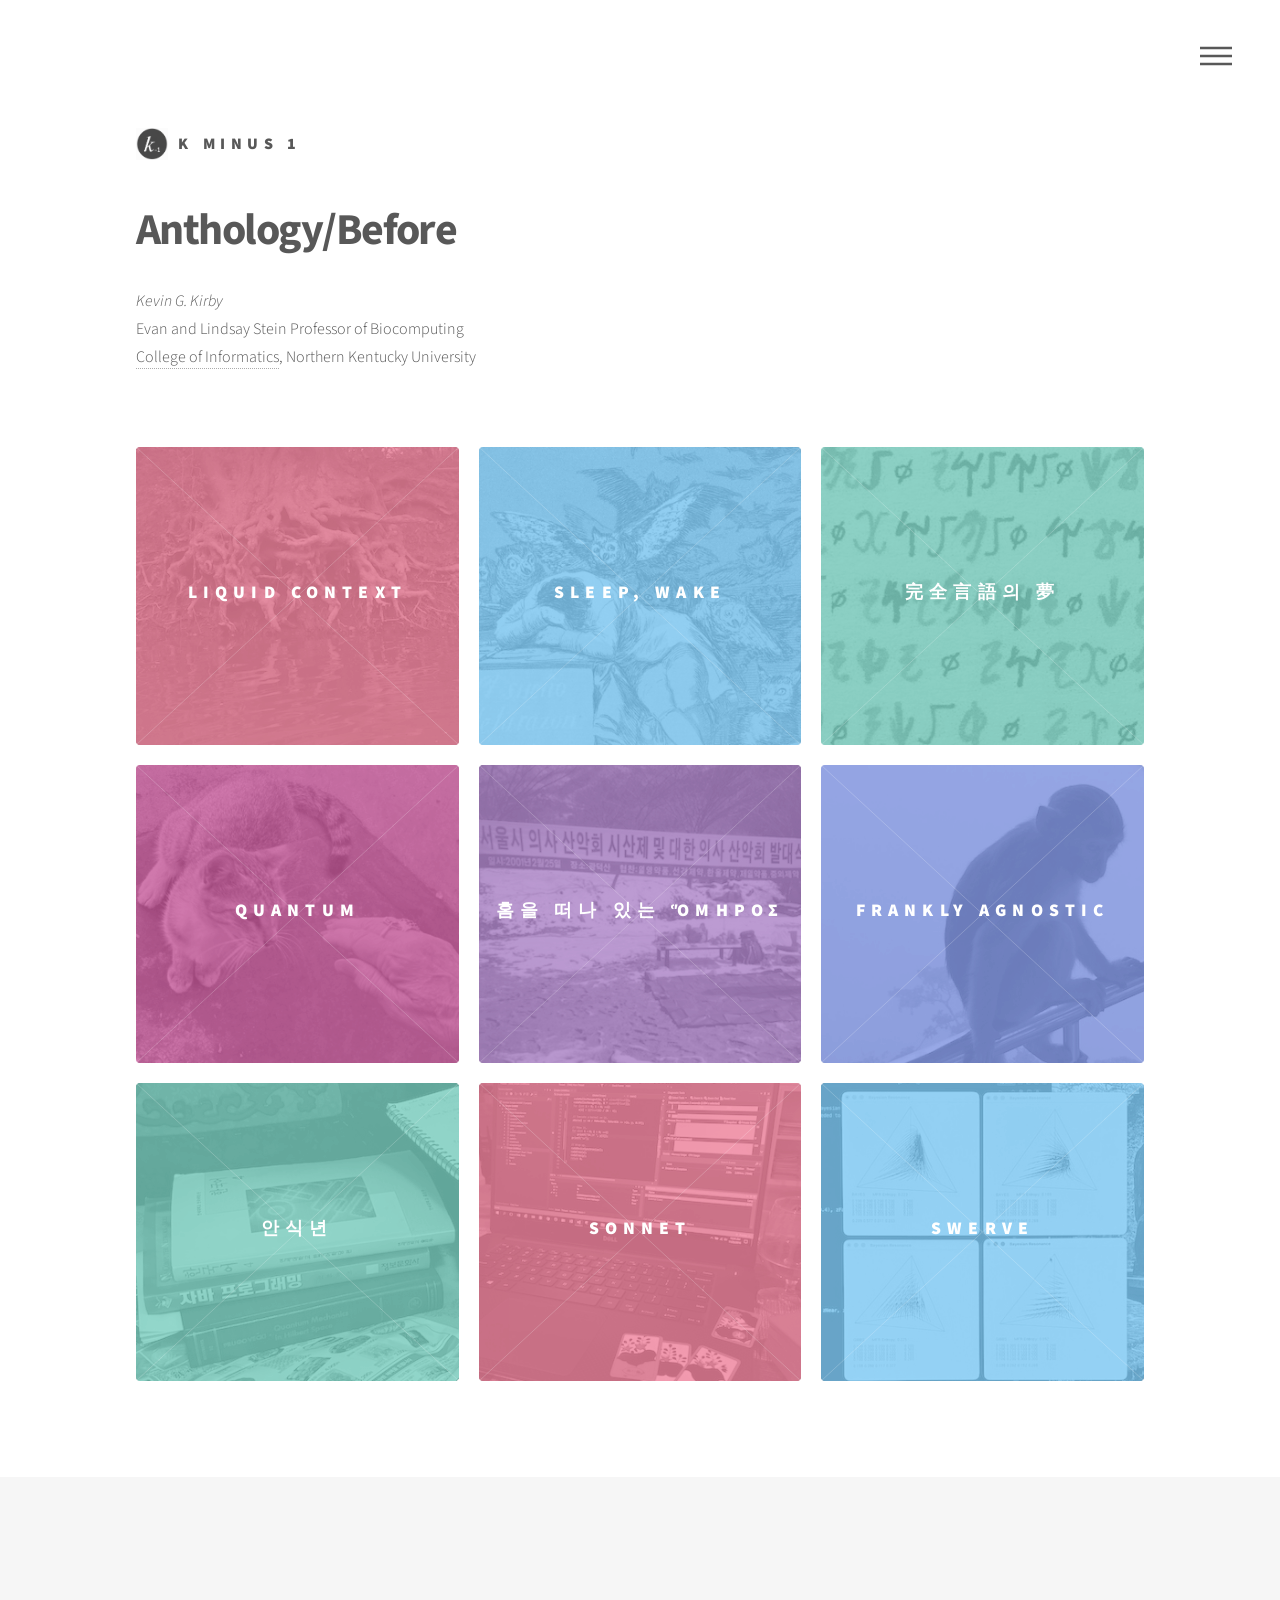
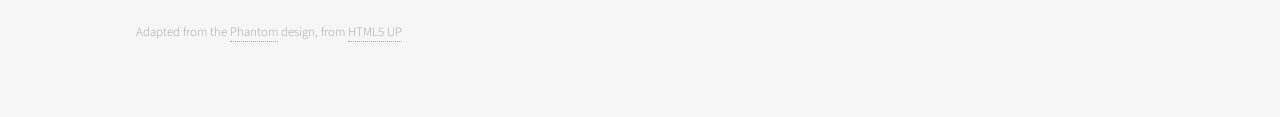
==== index.html @ eba3a13e "Add files via upload" ====
<!DOCTYPE HTML>
<!--
	Phantom by HTML5 UP
	html5up.net | @ajlkn
	Free for personal and commercial use under the CCA 3.0 license (html5up.net/license)
-->
<html>
	<head>
		<title>K-1 Anthology</title>
		<meta charset="utf-8" />
		<meta name="viewport" content="width=device-width, initial-scale=1, user-scalable=no" />
		<link rel="stylesheet" href="assets/css/main.css" />
		<noscript><link rel="stylesheet" href="assets/css/noscript.css" /></noscript>
	</head>
	<body class="is-preload">
		<!-- Wrapper -->
			<div id="wrapper">

				<!-- Header -->
					<header id="header">
						<div class="inner">

							<!-- Logo -->
								<a href="index.html" class="logo">
									<span class="symbol"><img src="images/k_-1 logo.png" alt="" /></span><span class="title">k minus 1</span>
								</a>

							<!-- Nav -->
								<nav>
									<ul>
										<li><a href="#menu">Menu</a></li>
									</ul>
								</nav>

						</div>
					</header>

				<!-- Menu -->
					<nav id="menu">
						<h2>Menu</h2>
						<ul>
							<li><a href="index.html">Home</a></li>
							<li><a href="ent_WhatIsThis.html">What is this?</a></li>
							<li><a href="ent_Bio.html">Bio</a></li>
							<li><a href="ent_AIstatement.html">Statement on AI usage</a></li>   
						</ul>
					</nav>

				<!-- Main -->
					<div id="main">
						<div class="inner">
							<header>
								<h1>Anthology/Before</h1>
								<p>
									<i>Kevin G. Kirby</i><br/>
									Evan and Lindsay Stein Professor of Biocomputing<br/>
									<a href="https://www.nku.edu/informatics/index.html">College of Informatics</a>, Northern Kentucky University
								</p>
								<p>
									<br />
								</p>
							</header>
							<section class="tiles">
								<article class="style1">
									<span class="image">
										<img src="images/zTreeRootsLittleMiami_353_326_bw.jpg" alt="" />
									</span>
									<a href="ent_ReservoirComputingPapers.html">
										<h2>Liquid Context</h2>
										<div class="content">
											<p>Early papers on reservoir computing</p>
										</div>
									</a>
								</article>
								<article class="style2">
									<span class="image">
										<img src="images/zGoya_SleepOfReason_353x326_bw.jpg" alt="" />
									</span>
									<a href="ent_HelmholtzMachines.html">
										<h2>SLEEP, WAKE</h2>
										<div class="content">
											<p>Helmholtz Machine Tutorial</p>
										</div>
									</a>
								</article>
								<article class="style3">
									<span class="image">
										<img src="images/zFromSothosPrayer_353_326_bw.jpeg" alt="" />
									</span>
									<a href="ent_DreamOfAPerfectLanguage.html">
										<h2>完全言語의 夢</h2>
										<div class="content">
											<p>Dream of a Perfect Language (1998-2020)</p>
										</div>
									</a>
								</article>
								<article class="style4">
									<span class="image">
										<img src="images/zCatInLanka-353x326_bw.jpg" alt="" />
									</span>
									<a href="ent_QuantumComputingTalk2001.html">
										<h2>QUANTUM</h2>
										<div class="content">
											<p>Quantum Computing - 2001 CINSAM Lecture</p>
										</div>
									</a>
								</article>

								<article class="style5">
									<span class="image">
										<img src="images/zMtnGod_353_326_bw.jpg" alt="" />
									</span>
									<a href="ent_HomerAwayFromHome.html">
										<h2>홈을 떠나 있는 Ὅμηρος</h2>
										<div class="content">
											<p>Homer Away From Home</p>
										</div>
									</a>
								</article>								
								<article class="style6">
									<span class="image">
										<img src="images/zMonkeysMandalay_353_326_bw.jpg" alt="" />
									</span>
									<a href="ent_ProbabilisticAISeminar2005.html">
										<h2>Frankly Agnostic</h2>
										<div class="content">
											<p>Seminar on Probabilistic AI</p>
										</div>
									</a>
								</article>
								<article class="style3">
									<span class="image">
										<img src="images/zKorSabbStuff_little_bw.jpeg" alt="" />
									</span>
									<a href="ent_KoreaSabbatical.html">
										<h2>안식년</h2>
										<div class="content">
											<p>Korea Sabbatical Photos 2000-01</p>
										</div>
									</a>
								</article>
								<article class="style1">
									<span class="image">
										<img src="images/zCUDA_Hwato_Thanksgiving2016_353_326_bw.JPG" alt="" />
									</span>
									<a href="ent_TeachingCodeComposition.html">
										<h2>Sonnet</h2>
										<div class="content">
											<p>Just Fourteen Lines</p>
										</div>
									</a>
								</article>
								<article class="style2">
									<span class="image">
										<img src="images/zBayesResReborn_little_bw.jpeg" alt="" />
									</span>
									<a href="ent_Swerve.html">
										<h2>Swerve</h2>
										<div class="content">
											<p>The Natural Kinematics of Belief</p>
										</div>
									</a>
								</article>
							</section>
						</div>
					</div>

				<!-- Footer -->
					<footer id="footer">
						<div class="inner">
							<ul class="copyright">
								<li>Adapted from the <a href="README.txt">Phantom</a> design, from <a href="http://html5up.net">HTML5 UP</a></li>
							</ul>
						</div>
					</footer>

			</div>

		<!-- Scripts -->
			<script src="assets/js/jquery.min.js"></script>
			<script src="assets/js/browser.min.js"></script>
			<script src="assets/js/breakpoints.min.js"></script>
			<script src="assets/js/util.js"></script>
			<script src="assets/js/main.js"></script>

	</body>
</html>
---- assets/css/main.css ----
@import url(fontawesome-all.min.css);
@import url("https://fonts.googleapis.com/css?family=Source+Sans+Pro:300,700,900");

/*
	Phantom by HTML5 UP
	html5up.net | @ajlkn
	Free for personal and commercial use under the CCA 3.0 license (html5up.net/license)
*/

html, body, div, span, applet, object,
iframe, h1, h2, h3, h4, h5, h6, p, blockquote,
pre, a, abbr, acronym, address, big, cite,
code, del, dfn, em, img, ins, kbd, q, s, samp,
small, strike, strong, sub, sup, tt, var, b,
u, i, center, dl, dt, dd, ol, ul, li, fieldset,
form, label, legend, table, caption, tbody,
tfoot, thead, tr, th, td, article, aside,
canvas, details, embed, figure, figcaption,
footer, header, hgroup, menu, nav, output, ruby,
section, summary, time, mark, audio, video {
	margin: 0;
	padding: 0;
	border: 0;
	font-size: 100%;
	font: inherit;
	vertical-align: baseline;}

article, aside, details, figcaption, figure,
footer, header, hgroup, menu, nav, section {
	display: block;}

body {
	line-height: 1;
}

ol, ul {
	list-style: none;
}

blockquote, q {
	quotes: none;
}

	blockquote:before, blockquote:after, q:before, q:after {
		content: '';
		content: none;
	}

table {
	border-collapse: collapse;
	border-spacing: 0;
}

body {
	-webkit-text-size-adjust: none;
}

mark {
	background-color: transparent;
	color: inherit;
}

input::-moz-focus-inner {
	border: 0;
	padding: 0;
}

input, select, textarea {
	-moz-appearance: none;
	-webkit-appearance: none;
	-ms-appearance: none;
	appearance: none;
}

/* Basic */

	@-ms-viewport {
		width: device-width;
	}

	body {
		-ms-overflow-style: scrollbar;
	}

	@media screen and (max-width: 480px) {

		html, body {
			min-width: 320px;
		}

	}

	html {
		box-sizing: border-box;
	}

	*, *:before, *:after {
		box-sizing: inherit;
	}

	body {
		background: #ffffff;
	}

		body.is-preload *, body.is-preload *:before, body.is-preload *:after {
			-moz-animation: none !important;
			-webkit-animation: none !important;
			-ms-animation: none !important;
			animation: none !important;
			-moz-transition: none !important;
			-webkit-transition: none !important;
			-ms-transition: none !important;
			transition: none !important;
		}

/* Type */

	body, input, select, textarea {
		color: #585858;
		font-family: "Source Sans Pro", Helvetica, sans-serif;
		font-size: 16pt;
		font-weight: 300;
		line-height: 1.75;
	}

		@media screen and (max-width: 1680px) {

			body, input, select, textarea {
				font-size: 14pt;
			}

		}

		@media screen and (max-width: 1280px) {

			body, input, select, textarea {
				font-size: 12pt;
			}

		}

	a {
		-moz-transition: border-bottom-color 0.2s ease, color 0.2s ease;
		-webkit-transition: border-bottom-color 0.2s ease, color 0.2s ease;
		-ms-transition: border-bottom-color 0.2s ease, color 0.2s ease;
		transition: border-bottom-color 0.2s ease, color 0.2s ease;
		text-decoration: none;
		color: #585858;
		border-bottom: dotted 1px rgba(88, 88, 88, 0.5);
	}

		a:hover {
			border-bottom-color: transparent;
			color: #f2849e !important;
		}

	strong, b {
		font-weight: 900;
	}

	em, i {
		font-style: italic;
	}

	p {
		margin: 0 0 2em 0;
	}

	h1 {
		font-size: 2.75em;
		font-weight: 700;
		line-height: 1.3;
		margin: 0 0 1em 0;
		letter-spacing: -0.035em;
	}

		h1 a {
			color: inherit;
		}

		@media screen and (max-width: 736px) {

			h1 {
				font-size: 2em;
				margin: 0 0 1em 0;
			}

		}

		@media screen and (max-width: 360px) {

			h1 {
				font-size: 1.75em;
			}

		}

	h2, h3, h4, h5, h6 {
		font-weight: 900;
		line-height: 1.5;
		margin: 0 0 2em 0;
		text-transform: uppercase;
		letter-spacing: 0.35em;
	}

		h2 a, h3 a, h4 a, h5 a, h6 a {
			color: inherit;
		}

	h2 {
		font-size: 1.1em;
	}

	h3 {
		font-size: 1em;
	}

	h4 {
		font-size: 0.8em;
	}

	h5 {
		font-size: 0.8em;
	}

	h6 {
		font-size: 0.8em;
	}

	@media screen and (max-width: 980px) {

		h1 br, h2 br, h3 br, h4 br, h5 br, h6 br {
			display: none;
		}

	}

	@media screen and (max-width: 736px) {

		h2 {
			font-size: 1em;
		}

		h3 {
			font-size: 0.8em;
		}

	}

	sub {
		font-size: 0.8em;
		position: relative;
		top: 0.5em;
	}

	sup {
		font-size: 0.8em;
		position: relative;
		top: -0.5em;
	}

	blockquote {
		border-left: solid 4px #c9c9c9;
		font-style: italic;
		margin: 0 0 2em 0;
		padding: 0.5em 0 0.5em 2em;
	}

	code {
		background: rgba(144, 144, 144, 0.075);
		border-radius: 4px;
		border: solid 1px #c9c9c9;
		font-family: "Courier New", monospace;
		font-size: 0.9em;
		margin: 0 0.25em;
		padding: 0.25em 0.65em;
	}

	pre {
		-webkit-overflow-scrolling: touch;
		font-family: "Courier New", monospace;
		font-size: 0.9em;
		margin: 0 0 2em 0;
	}

		pre code {
			display: block;
			line-height: 1.75;
			padding: 1em 1.5em;
			overflow-x: auto;
		}

	hr {
		border: 0;
		border-bottom: solid 1px #c9c9c9;
		margin: 2em 0;
	}

		hr.major {
			margin: 3em 0;
		}

	.align-left {
		text-align: left;
	}

	.align-center {
		text-align: center;
	}

	.align-right {
		text-align: right;
	}

/* Row */

	.row {
		display: flex;
		flex-wrap: wrap;
		box-sizing: border-box;
		align-items: stretch;
	}

		.row > * {
			box-sizing: border-box;
		}

		.row.gtr-uniform > * > :last-child {
			margin-bottom: 0;
		}

		.row.aln-left {
			justify-content: flex-start;
		}

		.row.aln-center {
			justify-content: center;
		}

		.row.aln-right {
			justify-content: flex-end;
		}

		.row.aln-top {
			align-items: flex-start;
		}

		.row.aln-middle {
			align-items: center;
		}

		.row.aln-bottom {
			align-items: flex-end;
		}

		.row > .imp {
			order: -1;
		}

		.row > .col-1 {
			width: 8.33333%;
		}

		.row > .off-1 {
			margin-left: 8.33333%;
		}

		.row > .col-2 {
			width: 16.66667%;
		}

		.row > .off-2 {
			margin-left: 16.66667%;
		}

		.row > .col-3 {
			width: 25%;
		}

		.row > .off-3 {
			margin-left: 25%;
		}

		.row > .col-4 {
			width: 33.33333%;
		}

		.row > .off-4 {
			margin-left: 33.33333%;
		}

		.row > .col-5 {
			width: 41.66667%;
		}

		.row > .off-5 {
			margin-left: 41.66667%;
		}

		.row > .col-6 {
			width: 50%;
		}

		.row > .off-6 {
			margin-left: 50%;
		}

		.row > .col-7 {
			width: 58.33333%;
		}

		.row > .off-7 {
			margin-left: 58.33333%;
		}

		.row > .col-8 {
			width: 66.66667%;
		}

		.row > .off-8 {
			margin-left: 66.66667%;
		}

		.row > .col-9 {
			width: 75%;
		}

		.row > .off-9 {
			margin-left: 75%;
		}

		.row > .col-10 {
			width: 83.33333%;
		}

		.row > .off-10 {
			margin-left: 83.33333%;
		}

		.row > .col-11 {
			width: 91.66667%;
		}

		.row > .off-11 {
			margin-left: 91.66667%;
		}

		.row > .col-12 {
			width: 100%;
		}

		.row > .off-12 {
			margin-left: 100%;
		}

		.row.gtr-0 {
			margin-top: 0;
			margin-left: 0em;
		}

			.row.gtr-0 > * {
				padding: 0 0 0 0em;
			}

			.row.gtr-0.gtr-uniform {
				margin-top: 0em;
			}

				.row.gtr-0.gtr-uniform > * {
					padding-top: 0em;
				}

		.row.gtr-25 {
			margin-top: 0;
			margin-left: -0.5em;
		}

			.row.gtr-25 > * {
				padding: 0 0 0 0.5em;
			}

			.row.gtr-25.gtr-uniform {
				margin-top: -0.5em;
			}

				.row.gtr-25.gtr-uniform > * {
					padding-top: 0.5em;
				}

		.row.gtr-50 {
			margin-top: 0;
			margin-left: -1em;
		}

			.row.gtr-50 > * {
				padding: 0 0 0 1em;
			}

			.row.gtr-50.gtr-uniform {
				margin-top: -1em;
			}

				.row.gtr-50.gtr-uniform > * {
					padding-top: 1em;
				}

		.row {
			margin-top: 0;
			margin-left: -2em;
		}

			.row > * {
				padding: 0 0 0 2em;
			}

			.row.gtr-uniform {
				margin-top: -2em;
			}

				.row.gtr-uniform > * {
					padding-top: 2em;
				}

		.row.gtr-150 {
			margin-top: 0;
			margin-left: -3em;
		}

			.row.gtr-150 > * {
				padding: 0 0 0 3em;
			}

			.row.gtr-150.gtr-uniform {
				margin-top: -3em;
			}

				.row.gtr-150.gtr-uniform > * {
					padding-top: 3em;
				}

		.row.gtr-200 {
			margin-top: 0;
			margin-left: -4em;
		}

			.row.gtr-200 > * {
				padding: 0 0 0 4em;
			}

			.row.gtr-200.gtr-uniform {
				margin-top: -4em;
			}

				.row.gtr-200.gtr-uniform > * {
					padding-top: 4em;
				}

		@media screen and (max-width: 1680px) {

			.row {
				display: flex;
				flex-wrap: wrap;
				box-sizing: border-box;
				align-items: stretch;
			}

				.row > * {
					box-sizing: border-box;
				}

				.row.gtr-uniform > * > :last-child {
					margin-bottom: 0;
				}

				.row.aln-left {
					justify-content: flex-start;
				}

				.row.aln-center {
					justify-content: center;
				}

				.row.aln-right {
					justify-content: flex-end;
				}

				.row.aln-top {
					align-items: flex-start;
				}

				.row.aln-middle {
					align-items: center;
				}

				.row.aln-bottom {
					align-items: flex-end;
				}

				.row > .imp-xlarge {
					order: -1;
				}

				.row > .col-1-xlarge {
					width: 8.33333%;
				}

				.row > .off-1-xlarge {
					margin-left: 8.33333%;
				}

				.row > .col-2-xlarge {
					width: 16.66667%;
				}

				.row > .off-2-xlarge {
					margin-left: 16.66667%;
				}

				.row > .col-3-xlarge {
					width: 25%;
				}

				.row > .off-3-xlarge {
					margin-left: 25%;
				}

				.row > .col-4-xlarge {
					width: 33.33333%;
				}

				.row > .off-4-xlarge {
					margin-left: 33.33333%;
				}

				.row > .col-5-xlarge {
					width: 41.66667%;
				}

				.row > .off-5-xlarge {
					margin-left: 41.66667%;
				}

				.row > .col-6-xlarge {
					width: 50%;
				}

				.row > .off-6-xlarge {
					margin-left: 50%;
				}

				.row > .col-7-xlarge {
					width: 58.33333%;
				}

				.row > .off-7-xlarge {
					margin-left: 58.33333%;
				}

				.row > .col-8-xlarge {
					width: 66.66667%;
				}

				.row > .off-8-xlarge {
					margin-left: 66.66667%;
				}

				.row > .col-9-xlarge {
					width: 75%;
				}

				.row > .off-9-xlarge {
					margin-left: 75%;
				}

				.row > .col-10-xlarge {
					width: 83.33333%;
				}

				.row > .off-10-xlarge {
					margin-left: 83.33333%;
				}

				.row > .col-11-xlarge {
					width: 91.66667%;
				}

				.row > .off-11-xlarge {
					margin-left: 91.66667%;
				}

				.row > .col-12-xlarge {
					width: 100%;
				}

				.row > .off-12-xlarge {
					margin-left: 100%;
				}

				.row.gtr-0 {
					margin-top: 0;
					margin-left: 0em;
				}

					.row.gtr-0 > * {
						padding: 0 0 0 0em;
					}

					.row.gtr-0.gtr-uniform {
						margin-top: 0em;
					}

						.row.gtr-0.gtr-uniform > * {
							padding-top: 0em;
						}

				.row.gtr-25 {
					margin-top: 0;
					margin-left: -0.5em;
				}

					.row.gtr-25 > * {
						padding: 0 0 0 0.5em;
					}

					.row.gtr-25.gtr-uniform {
						margin-top: -0.5em;
					}

						.row.gtr-25.gtr-uniform > * {
							padding-top: 0.5em;
						}

				.row.gtr-50 {
					margin-top: 0;
					margin-left: -1em;
				}

					.row.gtr-50 > * {
						padding: 0 0 0 1em;
					}

					.row.gtr-50.gtr-uniform {
						margin-top: -1em;
					}

						.row.gtr-50.gtr-uniform > * {
							padding-top: 1em;
						}

				.row {
					margin-top: 0;
					margin-left: -2em;
				}

					.row > * {
						padding: 0 0 0 2em;
					}

					.row.gtr-uniform {
						margin-top: -2em;
					}

						.row.gtr-uniform > * {
							padding-top: 2em;
						}

				.row.gtr-150 {
					margin-top: 0;
					margin-left: -3em;
				}

					.row.gtr-150 > * {
						padding: 0 0 0 3em;
					}

					.row.gtr-150.gtr-uniform {
						margin-top: -3em;
					}

						.row.gtr-150.gtr-uniform > * {
							padding-top: 3em;
						}

				.row.gtr-200 {
					margin-top: 0;
					margin-left: -4em;
				}

					.row.gtr-200 > * {
						padding: 0 0 0 4em;
					}

					.row.gtr-200.gtr-uniform {
						margin-top: -4em;
					}

						.row.gtr-200.gtr-uniform > * {
							padding-top: 4em;
						}

		}

		@media screen and (max-width: 1280px) {

			.row {
				display: flex;
				flex-wrap: wrap;
				box-sizing: border-box;
				align-items: stretch;
			}

				.row > * {
					box-sizing: border-box;
				}

				.row.gtr-uniform > * > :last-child {
					margin-bottom: 0;
				}

				.row.aln-left {
					justify-content: flex-start;
				}

				.row.aln-center {
					justify-content: center;
				}

				.row.aln-right {
					justify-content: flex-end;
				}

				.row.aln-top {
					align-items: flex-start;
				}

				.row.aln-middle {
					align-items: center;
				}

				.row.aln-bottom {
					align-items: flex-end;
				}

				.row > .imp-large {
					order: -1;
				}

				.row > .col-1-large {
					width: 8.33333%;
				}

				.row > .off-1-large {
					margin-left: 8.33333%;
				}

				.row > .col-2-large {
					width: 16.66667%;
				}

				.row > .off-2-large {
					margin-left: 16.66667%;
				}

				.row > .col-3-large {
					width: 25%;
				}

				.row > .off-3-large {
					margin-left: 25%;
				}

				.row > .col-4-large {
					width: 33.33333%;
				}

				.row > .off-4-large {
					margin-left: 33.33333%;
				}

				.row > .col-5-large {
					width: 41.66667%;
				}

				.row > .off-5-large {
					margin-left: 41.66667%;
				}

				.row > .col-6-large {
					width: 50%;
				}

				.row > .off-6-large {
					margin-left: 50%;
				}

				.row > .col-7-large {
					width: 58.33333%;
				}

				.row > .off-7-large {
					margin-left: 58.33333%;
				}

				.row > .col-8-large {
					width: 66.66667%;
				}

				.row > .off-8-large {
					margin-left: 66.66667%;
				}

				.row > .col-9-large {
					width: 75%;
				}

				.row > .off-9-large {
					margin-left: 75%;
				}

				.row > .col-10-large {
					width: 83.33333%;
				}

				.row > .off-10-large {
					margin-left: 83.33333%;
				}

				.row > .col-11-large {
					width: 91.66667%;
				}

				.row > .off-11-large {
					margin-left: 91.66667%;
				}

				.row > .col-12-large {
					width: 100%;
				}

				.row > .off-12-large {
					margin-left: 100%;
				}

				.row.gtr-0 {
					margin-top: 0;
					margin-left: 0em;
				}

					.row.gtr-0 > * {
						padding: 0 0 0 0em;
					}

					.row.gtr-0.gtr-uniform {
						margin-top: 0em;
					}

						.row.gtr-0.gtr-uniform > * {
							padding-top: 0em;
						}

				.row.gtr-25 {
					margin-top: 0;
					margin-left: -0.5em;
				}

					.row.gtr-25 > * {
						padding: 0 0 0 0.5em;
					}

					.row.gtr-25.gtr-uniform {
						margin-top: -0.5em;
					}

						.row.gtr-25.gtr-uniform > * {
							padding-top: 0.5em;
						}

				.row.gtr-50 {
					margin-top: 0;
					margin-left: -1em;
				}

					.row.gtr-50 > * {
						padding: 0 0 0 1em;
					}

					.row.gtr-50.gtr-uniform {
						margin-top: -1em;
					}

						.row.gtr-50.gtr-uniform > * {
							padding-top: 1em;
						}

				.row {
					margin-top: 0;
					margin-left: -2em;
				}

					.row > * {
						padding: 0 0 0 2em;
					}

					.row.gtr-uniform {
						margin-top: -2em;
					}

						.row.gtr-uniform > * {
							padding-top: 2em;
						}

				.row.gtr-150 {
					margin-top: 0;
					margin-left: -3em;
				}

					.row.gtr-150 > * {
						padding: 0 0 0 3em;
					}

					.row.gtr-150.gtr-uniform {
						margin-top: -3em;
					}

						.row.gtr-150.gtr-uniform > * {
							padding-top: 3em;
						}

				.row.gtr-200 {
					margin-top: 0;
					margin-left: -4em;
				}

					.row.gtr-200 > * {
						padding: 0 0 0 4em;
					}

					.row.gtr-200.gtr-uniform {
						margin-top: -4em;
					}

						.row.gtr-200.gtr-uniform > * {
							padding-top: 4em;
						}

		}

		@media screen and (max-width: 980px) {

			.row {
				display: flex;
				flex-wrap: wrap;
				box-sizing: border-box;
				align-items: stretch;
			}

				.row > * {
					box-sizing: border-box;
				}

				.row.gtr-uniform > * > :last-child {
					margin-bottom: 0;
				}

				.row.aln-left {
					justify-content: flex-start;
				}

				.row.aln-center {
					justify-content: center;
				}

				.row.aln-right {
					justify-content: flex-end;
				}

				.row.aln-top {
					align-items: flex-start;
				}

				.row.aln-middle {
					align-items: center;
				}

				.row.aln-bottom {
					align-items: flex-end;
				}

				.row > .imp-medium {
					order: -1;
				}

				.row > .col-1-medium {
					width: 8.33333%;
				}

				.row > .off-1-medium {
					margin-left: 8.33333%;
				}

				.row > .col-2-medium {
					width: 16.66667%;
				}

				.row > .off-2-medium {
					margin-left: 16.66667%;
				}

				.row > .col-3-medium {
					width: 25%;
				}

				.row > .off-3-medium {
					margin-left: 25%;
				}

				.row > .col-4-medium {
					width: 33.33333%;
				}

				.row > .off-4-medium {
					margin-left: 33.33333%;
				}

				.row > .col-5-medium {
					width: 41.66667%;
				}

				.row > .off-5-medium {
					margin-left: 41.66667%;
				}

				.row > .col-6-medium {
					width: 50%;
				}

				.row > .off-6-medium {
					margin-left: 50%;
				}

				.row > .col-7-medium {
					width: 58.33333%;
				}

				.row > .off-7-medium {
					margin-left: 58.33333%;
				}

				.row > .col-8-medium {
					width: 66.66667%;
				}

				.row > .off-8-medium {
					margin-left: 66.66667%;
				}

				.row > .col-9-medium {
					width: 75%;
				}

				.row > .off-9-medium {
					margin-left: 75%;
				}

				.row > .col-10-medium {
					width: 83.33333%;
				}

				.row > .off-10-medium {
					margin-left: 83.33333%;
				}

				.row > .col-11-medium {
					width: 91.66667%;
				}

				.row > .off-11-medium {
					margin-left: 91.66667%;
				}

				.row > .col-12-medium {
					width: 100%;
				}

				.row > .off-12-medium {
					margin-left: 100%;
				}

				.row.gtr-0 {
					margin-top: 0;
					margin-left: 0em;
				}

					.row.gtr-0 > * {
						padding: 0 0 0 0em;
					}

					.row.gtr-0.gtr-uniform {
						margin-top: 0em;
					}

						.row.gtr-0.gtr-uniform > * {
							padding-top: 0em;
						}

				.row.gtr-25 {
					margin-top: 0;
					margin-left: -0.375em;
				}

					.row.gtr-25 > * {
						padding: 0 0 0 0.375em;
					}

					.row.gtr-25.gtr-uniform {
						margin-top: -0.375em;
					}

						.row.gtr-25.gtr-uniform > * {
							padding-top: 0.375em;
						}

				.row.gtr-50 {
					margin-top: 0;
					margin-left: -0.75em;
				}

					.row.gtr-50 > * {
						padding: 0 0 0 0.75em;
					}

					.row.gtr-50.gtr-uniform {
						margin-top: -0.75em;
					}

						.row.gtr-50.gtr-uniform > * {
							padding-top: 0.75em;
						}

				.row {
					margin-top: 0;
					margin-left: -1.5em;
				}

					.row > * {
						padding: 0 0 0 1.5em;
					}

					.row.gtr-uniform {
						margin-top: -1.5em;
					}

						.row.gtr-uniform > * {
							padding-top: 1.5em;
						}

				.row.gtr-150 {
					margin-top: 0;
					margin-left: -2.25em;
				}

					.row.gtr-150 > * {
						padding: 0 0 0 2.25em;
					}

					.row.gtr-150.gtr-uniform {
						margin-top: -2.25em;
					}

						.row.gtr-150.gtr-uniform > * {
							padding-top: 2.25em;
						}

				.row.gtr-200 {
					margin-top: 0;
					margin-left: -3em;
				}

					.row.gtr-200 > * {
						padding: 0 0 0 3em;
					}

					.row.gtr-200.gtr-uniform {
						margin-top: -3em;
					}

						.row.gtr-200.gtr-uniform > * {
							padding-top: 3em;
						}

		}

		@media screen and (max-width: 736px) {

			.row {
				display: flex;
				flex-wrap: wrap;
				box-sizing: border-box;
				align-items: stretch;
			}

				.row > * {
					box-sizing: border-box;
				}

				.row.gtr-uniform > * > :last-child {
					margin-bottom: 0;
				}

				.row.aln-left {
					justify-content: flex-start;
				}

				.row.aln-center {
					justify-content: center;
				}

				.row.aln-right {
					justify-content: flex-end;
				}

				.row.aln-top {
					align-items: flex-start;
				}

				.row.aln-middle {
					align-items: center;
				}

				.row.aln-bottom {
					align-items: flex-end;
				}

				.row > .imp-small {
					order: -1;
				}

				.row > .col-1-small {
					width: 8.33333%;
				}

				.row > .off-1-small {
					margin-left: 8.33333%;
				}

				.row > .col-2-small {
					width: 16.66667%;
				}

				.row > .off-2-small {
					margin-left: 16.66667%;
				}

				.row > .col-3-small {
					width: 25%;
				}

				.row > .off-3-small {
					margin-left: 25%;
				}

				.row > .col-4-small {
					width: 33.33333%;
				}

				.row > .off-4-small {
					margin-left: 33.33333%;
				}

				.row > .col-5-small {
					width: 41.66667%;
				}

				.row > .off-5-small {
					margin-left: 41.66667%;
				}

				.row > .col-6-small {
					width: 50%;
				}

				.row > .off-6-small {
					margin-left: 50%;
				}

				.row > .col-7-small {
					width: 58.33333%;
				}

				.row > .off-7-small {
					margin-left: 58.33333%;
				}

				.row > .col-8-small {
					width: 66.66667%;
				}

				.row > .off-8-small {
					margin-left: 66.66667%;
				}

				.row > .col-9-small {
					width: 75%;
				}

				.row > .off-9-small {
					margin-left: 75%;
				}

				.row > .col-10-small {
					width: 83.33333%;
				}

				.row > .off-10-small {
					margin-left: 83.33333%;
				}

				.row > .col-11-small {
					width: 91.66667%;
				}

				.row > .off-11-small {
					margin-left: 91.66667%;
				}

				.row > .col-12-small {
					width: 100%;
				}

				.row > .off-12-small {
					margin-left: 100%;
				}

				.row.gtr-0 {
					margin-top: 0;
					margin-left: 0em;
				}

					.row.gtr-0 > * {
						padding: 0 0 0 0em;
					}

					.row.gtr-0.gtr-uniform {
						margin-top: 0em;
					}

						.row.gtr-0.gtr-uniform > * {
							padding-top: 0em;
						}

				.row.gtr-25 {
					margin-top: 0;
					margin-left: -0.25em;
				}

					.row.gtr-25 > * {
						padding: 0 0 0 0.25em;
					}

					.row.gtr-25.gtr-uniform {
						margin-top: -0.25em;
					}

						.row.gtr-25.gtr-uniform > * {
							padding-top: 0.25em;
						}

				.row.gtr-50 {
					margin-top: 0;
					margin-left: -0.5em;
				}

					.row.gtr-50 > * {
						padding: 0 0 0 0.5em;
					}

					.row.gtr-50.gtr-uniform {
						margin-top: -0.5em;
					}

						.row.gtr-50.gtr-uniform > * {
							padding-top: 0.5em;
						}

				.row {
					margin-top: 0;
					margin-left: -1em;
				}

					.row > * {
						padding: 0 0 0 1em;
					}

					.row.gtr-uniform {
						margin-top: -1em;
					}

						.row.gtr-uniform > * {
							padding-top: 1em;
						}

				.row.gtr-150 {
					margin-top: 0;
					margin-left: -1.5em;
				}

					.row.gtr-150 > * {
						padding: 0 0 0 1.5em;
					}

					.row.gtr-150.gtr-uniform {
						margin-top: -1.5em;
					}

						.row.gtr-150.gtr-uniform > * {
							padding-top: 1.5em;
						}

				.row.gtr-200 {
					margin-top: 0;
					margin-left: -2em;
				}

					.row.gtr-200 > * {
						padding: 0 0 0 2em;
					}

					.row.gtr-200.gtr-uniform {
						margin-top: -2em;
					}

						.row.gtr-200.gtr-uniform > * {
							padding-top: 2em;
						}

		}

		@media screen and (max-width: 480px) {

			.row {
				display: flex;
				flex-wrap: wrap;
				box-sizing: border-box;
				align-items: stretch;
			}

				.row > * {
					box-sizing: border-box;
				}

				.row.gtr-uniform > * > :last-child {
					margin-bottom: 0;
				}

				.row.aln-left {
					justify-content: flex-start;
				}

				.row.aln-center {
					justify-content: center;
				}

				.row.aln-right {
					justify-content: flex-end;
				}

				.row.aln-top {
					align-items: flex-start;
				}

				.row.aln-middle {
					align-items: center;
				}

				.row.aln-bottom {
					align-items: flex-end;
				}

				.row > .imp-xsmall {
					order: -1;
				}

				.row > .col-1-xsmall {
					width: 8.33333%;
				}

				.row > .off-1-xsmall {
					margin-left: 8.33333%;
				}

				.row > .col-2-xsmall {
					width: 16.66667%;
				}

				.row > .off-2-xsmall {
					margin-left: 16.66667%;
				}

				.row > .col-3-xsmall {
					width: 25%;
				}

				.row > .off-3-xsmall {
					margin-left: 25%;
				}

				.row > .col-4-xsmall {
					width: 33.33333%;
				}

				.row > .off-4-xsmall {
					margin-left: 33.33333%;
				}

				.row > .col-5-xsmall {
					width: 41.66667%;
				}

				.row > .off-5-xsmall {
					margin-left: 41.66667%;
				}

				.row > .col-6-xsmall {
					width: 50%;
				}

				.row > .off-6-xsmall {
					margin-left: 50%;
				}

				.row > .col-7-xsmall {
					width: 58.33333%;
				}

				.row > .off-7-xsmall {
					margin-left: 58.33333%;
				}

				.row > .col-8-xsmall {
					width: 66.66667%;
				}

				.row > .off-8-xsmall {
					margin-left: 66.66667%;
				}

				.row > .col-9-xsmall {
					width: 75%;
				}

				.row > .off-9-xsmall {
					margin-left: 75%;
				}

				.row > .col-10-xsmall {
					width: 83.33333%;
				}

				.row > .off-10-xsmall {
					margin-left: 83.33333%;
				}

				.row > .col-11-xsmall {
					width: 91.66667%;
				}

				.row > .off-11-xsmall {
					margin-left: 91.66667%;
				}

				.row > .col-12-xsmall {
					width: 100%;
				}

				.row > .off-12-xsmall {
					margin-left: 100%;
				}

				.row.gtr-0 {
					margin-top: 0;
					margin-left: 0em;
				}

					.row.gtr-0 > * {
						padding: 0 0 0 0em;
					}

					.row.gtr-0.gtr-uniform {
						margin-top: 0em;
					}

						.row.gtr-0.gtr-uniform > * {
							padding-top: 0em;
						}

				.row.gtr-25 {
					margin-top: 0;
					margin-left: -0.25em;
				}

					.row.gtr-25 > * {
						padding: 0 0 0 0.25em;
					}

					.row.gtr-25.gtr-uniform {
						margin-top: -0.25em;
					}

						.row.gtr-25.gtr-uniform > * {
							padding-top: 0.25em;
						}

				.row.gtr-50 {
					margin-top: 0;
					margin-left: -0.5em;
				}

					.row.gtr-50 > * {
						padding: 0 0 0 0.5em;
					}

					.row.gtr-50.gtr-uniform {
						margin-top: -0.5em;
					}

						.row.gtr-50.gtr-uniform > * {
							padding-top: 0.5em;
						}

				.row {
					margin-top: 0;
					margin-left: -1em;
				}

					.row > * {
						padding: 0 0 0 1em;
					}

					.row.gtr-uniform {
						margin-top: -1em;
					}

						.row.gtr-uniform > * {
							padding-top: 1em;
						}

				.row.gtr-150 {
					margin-top: 0;
					margin-left: -1.5em;
				}

					.row.gtr-150 > * {
						padding: 0 0 0 1.5em;
					}

					.row.gtr-150.gtr-uniform {
						margin-top: -1.5em;
					}

						.row.gtr-150.gtr-uniform > * {
							padding-top: 1.5em;
						}

				.row.gtr-200 {
					margin-top: 0;
					margin-left: -2em;
				}

					.row.gtr-200 > * {
						padding: 0 0 0 2em;
					}

					.row.gtr-200.gtr-uniform {
						margin-top: -2em;
					}

						.row.gtr-200.gtr-uniform > * {
							padding-top: 2em;
						}

		}

/* Section/Article */

	section.special, article.special {
		text-align: center;
	}

	header p {
		margin-top: -1em;
	}

	@media screen and (max-width: 736px) {

		header p {
			margin-top: 0;
		}

	}

/* Icon */

	.icon {
		text-decoration: none;
		border-bottom: none;
		position: relative;
	}

		.icon:before {
			-moz-osx-font-smoothing: grayscale;
			-webkit-font-smoothing: antialiased;
			display: inline-block;
			font-style: normal;
			font-variant: normal;
			text-rendering: auto;
			line-height: 1;
			text-transform: none !important;
			font-family: 'Font Awesome 5 Free';
			font-weight: 400;
		}

		.icon > .label {
			display: none;
		}

		.icon:before {
			line-height: inherit;
		}

		.icon.solid:before {
			font-weight: 900;
		}

		.icon.brands:before {
			font-family: 'Font Awesome 5 Brands';
		}

		.icon.style2 {
			-moz-transition: background-color 0.2s ease-in-out, color 0.2s ease-in-out, border-color 0.2s ease-in-out;
			-webkit-transition: background-color 0.2s ease-in-out, color 0.2s ease-in-out, border-color 0.2s ease-in-out;
			-ms-transition: background-color 0.2s ease-in-out, color 0.2s ease-in-out, border-color 0.2s ease-in-out;
			transition: background-color 0.2s ease-in-out, color 0.2s ease-in-out, border-color 0.2s ease-in-out;
			background-color: transparent;
			border: solid 1px #c9c9c9;
			border-radius: 4px;
			width: 2.65em;
			height: 2.65em;
			display: inline-block;
			text-align: center;
			line-height: 2.65em;
			color: inherit;
		}

			.icon.style2:before {
				font-size: 1.1em;
			}

			.icon.style2:hover {
				color: #f2849e;
				border-color: #f2849e;
			}

			.icon.style2:active {
				background-color: rgba(242, 132, 158, 0.1);
			}

/* List */

	ol {
		list-style: decimal;
		margin: 0 0 2em 0;
		padding-left: 1.25em;
	}

		ol li {
			padding-left: 0.25em;
		}

	ul {
		list-style: disc;
		margin: 0 0 2em 0;
		padding-left: 1em;
	}

		ul li {
			padding-left: 0.5em;
		}

		ul.alt {
			list-style: none;
			padding-left: 0;
		}

			ul.alt li {
				border-top: solid 1px #c9c9c9;
				padding: 0.5em 0;
			}

				ul.alt li:first-child {
					border-top: 0;
					padding-top: 0;
				}

	dl {
		margin: 0 0 2em 0;
	}

		dl dt {
			display: block;
			font-weight: 900;
			margin: 0 0 1em 0;
		}

		dl dd {
			margin-left: 2em;
		}

/* Actions */

	ul.actions {
		display: -moz-flex;
		display: -webkit-flex;
		display: -ms-flex;
		display: flex;
		cursor: default;
		list-style: none;
		margin-left: -1em;
		padding-left: 0;
	}

		ul.actions li {
			padding: 0 0 0 1em;
			vertical-align: middle;
		}

		ul.actions.special {
			-moz-justify-content: center;
			-webkit-justify-content: center;
			-ms-justify-content: center;
			justify-content: center;
			width: 100%;
			margin-left: 0;
		}

			ul.actions.special li:first-child {
				padding-left: 0;
			}

		ul.actions.stacked {
			-moz-flex-direction: column;
			-webkit-flex-direction: column;
			-ms-flex-direction: column;
			flex-direction: column;
			margin-left: 0;
		}

			ul.actions.stacked li {
				padding: 1.3em 0 0 0;
			}

				ul.actions.stacked li:first-child {
					padding-top: 0;
				}

		ul.actions.fit {
			width: calc(100% + 1em);
		}

			ul.actions.fit li {
				-moz-flex-grow: 1;
				-webkit-flex-grow: 1;
				-ms-flex-grow: 1;
				flex-grow: 1;
				-moz-flex-shrink: 1;
				-webkit-flex-shrink: 1;
				-ms-flex-shrink: 1;
				flex-shrink: 1;
				width: 100%;
			}

				ul.actions.fit li > * {
					width: 100%;
				}

			ul.actions.fit.stacked {
				width: 100%;
			}

		@media screen and (max-width: 480px) {

			ul.actions:not(.fixed) {
				-moz-flex-direction: column;
				-webkit-flex-direction: column;
				-ms-flex-direction: column;
				flex-direction: column;
				margin-left: 0;
				width: 100% !important;
			}

				ul.actions:not(.fixed) li {
					-moz-flex-grow: 1;
					-webkit-flex-grow: 1;
					-ms-flex-grow: 1;
					flex-grow: 1;
					-moz-flex-shrink: 1;
					-webkit-flex-shrink: 1;
					-ms-flex-shrink: 1;
					flex-shrink: 1;
					padding: 1em 0 0 0;
					text-align: center;
					width: 100%;
				}

					ul.actions:not(.fixed) li > * {
						width: 100%;
					}

					ul.actions:not(.fixed) li:first-child {
						padding-top: 0;
					}

					ul.actions:not(.fixed) li input[type="submit"],
					ul.actions:not(.fixed) li input[type="reset"],
					ul.actions:not(.fixed) li input[type="button"],
					ul.actions:not(.fixed) li button,
					ul.actions:not(.fixed) li .button {
						width: 100%;
					}

						ul.actions:not(.fixed) li input[type="submit"].icon:before,
						ul.actions:not(.fixed) li input[type="reset"].icon:before,
						ul.actions:not(.fixed) li input[type="button"].icon:before,
						ul.actions:not(.fixed) li button.icon:before,
						ul.actions:not(.fixed) li .button.icon:before {
							margin-left: -0.5rem;
						}

		}

/* Icons */

	ul.icons {
		cursor: default;
		list-style: none;
		padding-left: 0;
		margin: -1em 0 2em -1em;
	}

		ul.icons li {
			display: inline-block;
			padding: 1em 0 0 1em;
		}

/* Form */

	form {
		margin: 0 0 2em 0;
		overflow-x: hidden;
	}

		form > :last-child {
			margin-bottom: 0;
		}

		form > .fields {
			display: -moz-flex;
			display: -webkit-flex;
			display: -ms-flex;
			display: flex;
			-moz-flex-wrap: wrap;
			-webkit-flex-wrap: wrap;
			-ms-flex-wrap: wrap;
			flex-wrap: wrap;
			width: calc(100% + 3em);
			margin: -1.5em 0 2em -1.5em;
		}

			form > .fields > .field {
				-moz-flex-grow: 0;
				-webkit-flex-grow: 0;
				-ms-flex-grow: 0;
				flex-grow: 0;
				-moz-flex-shrink: 0;
				-webkit-flex-shrink: 0;
				-ms-flex-shrink: 0;
				flex-shrink: 0;
				padding: 1.5em 0 0 1.5em;
				width: calc(100% - 1.5em);
			}

				form > .fields > .field.half {
					width: calc(50% - 0.75em);
				}

				form > .fields > .field.third {
					width: calc(100%/3 - 0.5em);
				}

				form > .fields > .field.quarter {
					width: calc(25% - 0.375em);
				}

		@media screen and (max-width: 480px) {

			form > .fields {
				width: calc(100% + 3em);
				margin: -1.5em 0 2em -1.5em;
			}

				form > .fields > .field {
					padding: 1.5em 0 0 1.5em;
					width: calc(100% - 1.5em);
				}

					form > .fields > .field.half {
						width: calc(100% - 1.5em);
					}

					form > .fields > .field.third {
						width: calc(100% - 1.5em);
					}

					form > .fields > .field.quarter {
						width: calc(100% - 1.5em);
					}

		}

	label {
		display: block;
		font-size: 0.9em;
		font-weight: 900;
		margin: 0 0 1em 0;
	}

	input[type="text"],
	input[type="password"],
	input[type="email"],
	input[type="tel"],
	select,
	textarea {
		-moz-appearance: none;
		-webkit-appearance: none;
		-ms-appearance: none;
		appearance: none;
		background-color: transparent;
		border: none;
		border-radius: 0;
		border-bottom: solid 1px #c9c9c9;
		color: inherit;
		display: block;
		outline: 0;
		padding: 0;
		text-decoration: none;
		width: 100%;
	}

		input[type="text"]:invalid,
		input[type="password"]:invalid,
		input[type="email"]:invalid,
		input[type="tel"]:invalid,
		select:invalid,
		textarea:invalid {
			box-shadow: none;
		}

		input[type="text"]:focus,
		input[type="password"]:focus,
		input[type="email"]:focus,
		input[type="tel"]:focus,
		select:focus,
		textarea:focus {
			border-bottom-color: #f2849e;
			box-shadow: inset 0 -1px 0 0 #f2849e;
		}

	select {
		background-image: url("data:image/svg+xml;charset=utf8,%3Csvg xmlns='http://www.w3.org/2000/svg' width='40' height='40' preserveAspectRatio='none' viewBox='0 0 40 40'%3E%3Cpath d='M9.4,12.3l10.4,10.4l10.4-10.4c0.2-0.2,0.5-0.4,0.9-0.4c0.3,0,0.6,0.1,0.9,0.4l3.3,3.3c0.2,0.2,0.4,0.5,0.4,0.9 c0,0.4-0.1,0.6-0.4,0.9L20.7,31.9c-0.2,0.2-0.5,0.4-0.9,0.4c-0.3,0-0.6-0.1-0.9-0.4L4.3,17.3c-0.2-0.2-0.4-0.5-0.4-0.9 c0-0.4,0.1-0.6,0.4-0.9l3.3-3.3c0.2-0.2,0.5-0.4,0.9-0.4S9.1,12.1,9.4,12.3z' fill='%23c9c9c9' /%3E%3C/svg%3E");
		background-size: 1.25rem;
		background-repeat: no-repeat;
		background-position: calc(100% - 1rem) center;
		height: 3em;
		padding-right: 3em;
		text-overflow: ellipsis;
	}

		select option {
			background: #ffffff;
		}

		select:focus::-ms-value {
			background-color: transparent;
		}

		select::-ms-expand {
			display: none;
		}

	input[type="text"],
	input[type="password"],
	input[type="email"],
	select {
		height: 3em;
	}

	textarea {
		padding: 0;
		min-height: 3.75em;
	}

	input[type="checkbox"],
	input[type="radio"] {
		-moz-appearance: none;
		-webkit-appearance: none;
		-ms-appearance: none;
		appearance: none;
		display: block;
		float: left;
		margin-right: -2em;
		opacity: 0;
		width: 1em;
		z-index: -1;
	}

		input[type="checkbox"] + label,
		input[type="radio"] + label {
			text-decoration: none;
			color: #585858;
			cursor: pointer;
			display: inline-block;
			font-size: 1em;
			font-weight: 300;
			padding-left: 2.55em;
			padding-right: 0.75em;
			position: relative;
		}

			input[type="checkbox"] + label:before,
			input[type="radio"] + label:before {
				-moz-osx-font-smoothing: grayscale;
				-webkit-font-smoothing: antialiased;
				display: inline-block;
				font-style: normal;
				font-variant: normal;
				text-rendering: auto;
				line-height: 1;
				text-transform: none !important;
				font-family: 'Font Awesome 5 Free';
				font-weight: 900;
			}

			input[type="checkbox"] + label:before,
			input[type="radio"] + label:before {
				border-radius: 4px;
				border: solid 1px #c9c9c9;
				content: '';
				display: inline-block;
				font-size: 0.8em;
				height: 2.25em;
				left: 0;
				line-height: 2.25em;
				position: absolute;
				text-align: center;
				top: 0;
				width: 2.25em;
			}

		input[type="checkbox"]:checked + label:before,
		input[type="radio"]:checked + label:before {
			background: #585858;
			border-color: #585858;
			color: #ffffff;
			content: '\f00c';
		}

		input[type="checkbox"]:focus + label:before,
		input[type="radio"]:focus + label:before {
			border-color: #f2849e;
			box-shadow: 0 0 0 1px #f2849e;
		}

	input[type="checkbox"] + label:before {
		border-radius: 4px;
	}

	input[type="radio"] + label:before {
		border-radius: 100%;
	}

/* Box */

	.box {
		border-radius: 4px;
		border: solid 1px #c9c9c9;
		margin-bottom: 2em;
		padding: 1.5em;
	}

		.box > :last-child,
		.box > :last-child > :last-child,
		.box > :last-child > :last-child > :last-child {
			margin-bottom: 0;
		}

		.box.alt {
			border: 0;
			border-radius: 0;
			padding: 0;
		}

/* Image */

	.image {
		border-radius: 4px;
		border: 0;
		display: inline-block;
		position: relative;
	}

		.image img {
			border-radius: 4px;
			display: block;
		}

		.image.left, .image.right {
			max-width: 40%;
		}

			.image.left img, .image.right img {
				width: 100%;
			}

		.image.left {
			float: left;
			padding: 0 1.5em 1em 0;
			top: 0.25em;
		}

		.image.right {
			float: right;
			padding: 0 0 1em 1.5em;
			top: 0.25em;
		}

		.image.fit {
			display: block;
			margin: 0 0 2em 0;
			width: 100%;
		}

			.image.fit img {
				width: 100%;
			}

		.image.main {
			display: block;
			margin: 0 0 3em 0;
			width: 100%;
		}

			.image.main img {
				width: 100%;
			}

			@media screen and (max-width: 736px) {

				.image.main {
					margin: 0 0 2em 0;
				}

			}

/* Table */

	.table-wrapper {
		-webkit-overflow-scrolling: touch;
		overflow-x: auto;
	}

	table {
		margin: 0 0 2em 0;
		width: 100%;
	}

		table tbody tr {
			border: solid 1px #c9c9c9;
			border-left: 0;
			border-right: 0;
		}

			table tbody tr:nth-child(2n + 1) {
				background-color: rgba(144, 144, 144, 0.075);
			}

		table td {
			padding: 0.75em 0.75em;
		}

		table th {
			font-size: 0.9em;
			font-weight: 900;
			padding: 0 0.75em 0.75em 0.75em;
			text-align: left;
		}

		table thead {
			border-bottom: solid 2px #c9c9c9;
		}

		table tfoot {
			border-top: solid 2px #c9c9c9;
		}

		table.alt {
			border-collapse: separate;
		}

			table.alt tbody tr td {
				border: solid 1px #c9c9c9;
				border-left-width: 0;
				border-top-width: 0;
			}

				table.alt tbody tr td:first-child {
					border-left-width: 1px;
				}

			table.alt tbody tr:first-child td {
				border-top-width: 1px;
			}

			table.alt thead {
				border-bottom: 0;
			}

			table.alt tfoot {
				border-top: 0;
			}

/* Button */

	input[type="submit"],
	input[type="reset"],
	input[type="button"],
	button,
	.button {
		-moz-appearance: none;
		-webkit-appearance: none;
		-ms-appearance: none;
		appearance: none;
		-moz-transition: background-color 0.2s ease-in-out, color 0.2s ease-in-out, box-shadow 0.2s ease-in-out;
		-webkit-transition: background-color 0.2s ease-in-out, color 0.2s ease-in-out, box-shadow 0.2s ease-in-out;
		-ms-transition: background-color 0.2s ease-in-out, color 0.2s ease-in-out, box-shadow 0.2s ease-in-out;
		transition: background-color 0.2s ease-in-out, color 0.2s ease-in-out, box-shadow 0.2s ease-in-out;
		background-color: transparent;
		border-radius: 4px;
		border: 0;
		box-shadow: inset 0 0 0 2px #585858;
		color: #585858 !important;
		cursor: pointer;
		display: inline-block;
		font-size: 0.8em;
		font-weight: 900;
		height: 3.5em;
		letter-spacing: 0.35em;
		line-height: 3.45em;
		overflow: hidden;
		padding: 0 1.25em 0 1.6em;
		text-align: center;
		text-decoration: none;
		text-overflow: ellipsis;
		text-transform: uppercase;
		white-space: nowrap;
	}

		input[type="submit"].icon:before,
		input[type="reset"].icon:before,
		input[type="button"].icon:before,
		button.icon:before,
		.button.icon:before {
			margin-right: 0.5em;
		}

		input[type="submit"].fit,
		input[type="reset"].fit,
		input[type="button"].fit,
		button.fit,
		.button.fit {
			width: 100%;
		}

		input[type="submit"]:hover,
		input[type="reset"]:hover,
		input[type="button"]:hover,
		button:hover,
		.button:hover {
			color: #f2849e !important;
			box-shadow: inset 0 0 0 2px #f2849e;
		}

		input[type="submit"]:active,
		input[type="reset"]:active,
		input[type="button"]:active,
		button:active,
		.button:active {
			background-color: rgba(242, 132, 158, 0.1);
		}

		input[type="submit"].small,
		input[type="reset"].small,
		input[type="button"].small,
		button.small,
		.button.small {
			font-size: 0.6em;
		}

		input[type="submit"].large,
		input[type="reset"].large,
		input[type="button"].large,
		button.large,
		.button.large {
			font-size: 1em;
		}

		input[type="submit"].primary,
		input[type="reset"].primary,
		input[type="button"].primary,
		button.primary,
		.button.primary {
			box-shadow: none;
			background-color: #585858;
			color: #ffffff !important;
		}

			input[type="submit"].primary:hover,
			input[type="reset"].primary:hover,
			input[type="button"].primary:hover,
			button.primary:hover,
			.button.primary:hover {
				background-color: #f2849e;
			}

			input[type="submit"].primary:active,
			input[type="reset"].primary:active,
			input[type="button"].primary:active,
			button.primary:active,
			.button.primary:active {
				background-color: #ee5f81;
			}

		input[type="submit"].disabled, input[type="submit"]:disabled,
		input[type="reset"].disabled,
		input[type="reset"]:disabled,
		input[type="button"].disabled,
		input[type="button"]:disabled,
		button.disabled,
		button:disabled,
		.button.disabled,
		.button:disabled {
			pointer-events: none;
			opacity: 0.25;
		}

/* Tiles */

	.tiles {
		display: -moz-flex;
		display: -webkit-flex;
		display: -ms-flex;
		display: flex;
		-moz-flex-wrap: wrap;
		-webkit-flex-wrap: wrap;
		-ms-flex-wrap: wrap;
		flex-wrap: wrap;
		postiion: relative;
		margin: -2.5em 0 0 -2.5em;
	}

		.tiles article {
			-moz-transition: -moz-transform 0.5s ease, opacity 0.5s ease;
			-webkit-transition: -webkit-transform 0.5s ease, opacity 0.5s ease;
			-ms-transition: -ms-transform 0.5s ease, opacity 0.5s ease;
			transition: transform 0.5s ease, opacity 0.5s ease;
			position: relative;
			width: calc(33.33333% - 2.5em);
			margin: 2.5em 0 0 2.5em;
		}

			.tiles article > .image {
				-moz-transition: -moz-transform 0.5s ease;
				-webkit-transition: -webkit-transform 0.5s ease;
				-ms-transition: -ms-transform 0.5s ease;
				transition: transform 0.5s ease;
				position: relative;
				display: block;
				width: 100%;
				border-radius: 4px;
				overflow: hidden;
			}

				.tiles article > .image img {
					display: block;
					width: 100%;
				}

				.tiles article > .image:before {
					pointer-events: none;
					-moz-transition: background-color 0.5s ease, opacity 0.5s ease;
					-webkit-transition: background-color 0.5s ease, opacity 0.5s ease;
					-ms-transition: background-color 0.5s ease, opacity 0.5s ease;
					transition: background-color 0.5s ease, opacity 0.5s ease;
					content: '';
					display: block;
					position: absolute;
					top: 0;
					left: 0;
					width: 100%;
					height: 100%;
					opacity: 1.0;
					z-index: 1;
					opacity: 0.8;
				}

				.tiles article > .image:after {
					pointer-events: none;
					-moz-transition: opacity 0.5s ease;
					-webkit-transition: opacity 0.5s ease;
					-ms-transition: opacity 0.5s ease;
					transition: opacity 0.5s ease;
					content: '';
					display: block;
					position: absolute;
					top: 0;
					left: 0;
					width: 100%;
					height: 100%;
					background-image: url("data:image/svg+xml;charset=utf8,%3Csvg xmlns='http://www.w3.org/2000/svg' width='100' height='100' viewBox='0 0 100 100' preserveAspectRatio='none'%3E%3Cstyle%3Eline %7B stroke-width: 0.25px%3B stroke: %23ffffff%3B %7D%3C/style%3E%3Cline x1='0' y1='0' x2='100' y2='100' /%3E%3Cline x1='100' y1='0' x2='0' y2='100' /%3E%3C/svg%3E");
					background-position: center;
					background-repeat: no-repeat;
					background-size: 100% 100%;
					opacity: 0.25;
					z-index: 2;
				}

			.tiles article > a {
				display: -moz-flex;
				display: -webkit-flex;
				display: -ms-flex;
				display: flex;
				-moz-flex-direction: column;
				-webkit-flex-direction: column;
				-ms-flex-direction: column;
				flex-direction: column;
				-moz-align-items: center;
				-webkit-align-items: center;
				-ms-align-items: center;
				align-items: center;
				-moz-justify-content: center;
				-webkit-justify-content: center;
				-ms-justify-content: center;
				justify-content: center;
				-moz-transition: background-color 0.5s ease, -moz-transform 0.5s ease;
				-webkit-transition: background-color 0.5s ease, -webkit-transform 0.5s ease;
				-ms-transition: background-color 0.5s ease, -ms-transform 0.5s ease;
				transition: background-color 0.5s ease, transform 0.5s ease;
				position: absolute;
				top: 0;
				left: 0;
				width: 100%;
				height: 100%;
				padding: 1em;
				border-radius: 4px;
				border-bottom: 0;
				color: #ffffff;
				text-align: center;
				text-decoration: none;
				z-index: 3;
			}

				.tiles article > a > :last-child {
					margin: 0;
				}

				.tiles article > a:hover {
					color: #ffffff !important;
				}

				.tiles article > a h2 {
					margin: 0;
				}

				.tiles article > a .content {
					-moz-transition: max-height 0.5s ease, opacity 0.5s ease;
					-webkit-transition: max-height 0.5s ease, opacity 0.5s ease;
					-ms-transition: max-height 0.5s ease, opacity 0.5s ease;
					transition: max-height 0.5s ease, opacity 0.5s ease;
					width: 100%;
					max-height: 0;
					line-height: 1.5;
					margin-top: 0.35em;
					opacity: 0;
				}

					.tiles article > a .content > :last-child {
						margin-bottom: 0;
					}

			.tiles article.style1 > .image:before {
				background-color: #f2849e;
			}

			.tiles article.style2 > .image:before {
				background-color: #7ecaf6;
			}

			.tiles article.style3 > .image:before {
				background-color: #7bd0c1;
			}

			.tiles article.style4 > .image:before {
				background-color: #c75b9b;
			}

			.tiles article.style5 > .image:before {
				background-color: #ae85ca;
			}

			.tiles article.style6 > .image:before {
				background-color: #8499e7;
			}

			body:not(.is-touch) .tiles article:hover > .image {
				-moz-transform: scale(1.1);
				-webkit-transform: scale(1.1);
				-ms-transform: scale(1.1);
				transform: scale(1.1);
			}

				body:not(.is-touch) .tiles article:hover > .image:before {
					background-color: #333333;
					opacity: 0.35;
				}

				body:not(.is-touch) .tiles article:hover > .image:after {
					opacity: 0;
				}

			body:not(.is-touch) .tiles article:hover .content {
				max-height: 15em;
				opacity: 1;
			}

		* + .tiles {
			margin-top: 2em;
		}

		body.is-preload .tiles article {
			-moz-transform: scale(0.9);
			-webkit-transform: scale(0.9);
			-ms-transform: scale(0.9);
			transform: scale(0.9);
			opacity: 0;
		}

		body.is-touch .tiles article .content {
			max-height: 15em;
			opacity: 1;
		}

		@media screen and (max-width: 1280px) {

			.tiles {
				margin: -1.25em 0 0 -1.25em;
			}

				.tiles article {
					width: calc(33.33333% - 1.25em);
					margin: 1.25em 0 0 1.25em;
				}

		}

		@media screen and (max-width: 980px) {

			.tiles {
				margin: -2.5em 0 0 -2.5em;
			}

				.tiles article {
					width: calc(50% - 2.5em);
					margin: 2.5em 0 0 2.5em;
				}

		}

		@media screen and (max-width: 736px) {

			.tiles {
				margin: -1.25em 0 0 -1.25em;
			}

				.tiles article {
					width: calc(50% - 1.25em);
					margin: 1.25em 0 0 1.25em;
				}

					.tiles article:hover > .image {
						-moz-transform: scale(1.0);
						-webkit-transform: scale(1.0);
						-ms-transform: scale(1.0);
						transform: scale(1.0);
					}

		}

		@media screen and (max-width: 480px) {

			.tiles {
				margin: 0;
			}

				.tiles article {
					width: 100%;
					margin: 1.25em 0 0 0;
				}

		}

/* Header */

	#header {
		padding: 8em 0 0.1em 0 ;
	}

		#header .logo {
			display: block;
			border-bottom: 0;
			color: inherit;
			font-weight: 900;
			letter-spacing: 0.35em;
			margin: 0 0 2.5em 0;
			text-decoration: none;
			text-transform: uppercase;
			display: inline-block;
		}

			#header .logo > * {
				display: inline-block;
				vertical-align: middle;
			}

			#header .logo .symbol {
				margin-right: 0.65em;
			}

				#header .logo .symbol img {
					display: block;
					width: 2em;
					height: 2em;
				}

		#header nav {
			position: fixed;
			right: 2em;
			top: 2em;
			z-index: 10000;
		}

			#header nav ul {
				display: -moz-flex;
				display: -webkit-flex;
				display: -ms-flex;
				display: flex;
				-moz-align-items: center;
				-webkit-align-items: center;
				-ms-align-items: center;
				align-items: center;
				list-style: none;
				margin: 0;
				padding: 0;
			}

				#header nav ul li {
					display: block;
					padding: 0;
				}

					#header nav ul li a {
						display: block;
						position: relative;
						height: 3em;
						line-height: 3em;
						padding: 0 1.5em;
						background-color: rgba(255, 255, 255, 0.5);
						border-radius: 4px;
						border: 0;
						font-size: 0.8em;
						font-weight: 900;
						letter-spacing: 0.35em;
						text-transform: uppercase;
					}

					#header nav ul li a[href="#menu"] {
						-webkit-tap-highlight-color: transparent;
						width: 4em;
						text-indent: 4em;
						font-size: 1em;
						overflow: hidden;
						padding: 0;
						white-space: nowrap;
					}

						#header nav ul li a[href="#menu"]:before, #header nav ul li a[href="#menu"]:after {
							-moz-transition: opacity 0.2s ease;
							-webkit-transition: opacity 0.2s ease;
							-ms-transition: opacity 0.2s ease;
							transition: opacity 0.2s ease;
							content: '';
							display: block;
							position: absolute;
							top: 0;
							left: 0;
							width: 100%;
							height: 100%;
							background-position: center;
							background-repeat: no-repeat;
							background-size: 2em 2em;
						}

						#header nav ul li a[href="#menu"]:before {
							background-image: url("data:image/svg+xml;charset=utf8,%3Csvg xmlns='http://www.w3.org/2000/svg' width='100' height='100' viewBox='0 0 100 100' preserveAspectRatio='none'%3E%3Cstyle%3Eline %7B stroke-width: 8px%3B stroke: %23f2849e%3B %7D%3C/style%3E%3Cline x1='0' y1='25' x2='100' y2='25' /%3E%3Cline x1='0' y1='50' x2='100' y2='50' /%3E%3Cline x1='0' y1='75' x2='100' y2='75' /%3E%3C/svg%3E");
							opacity: 0;
						}

						#header nav ul li a[href="#menu"]:after {
							background-image: url("data:image/svg+xml;charset=utf8,%3Csvg xmlns='http://www.w3.org/2000/svg' width='100' height='100' viewBox='0 0 100 100' preserveAspectRatio='none'%3E%3Cstyle%3Eline %7B stroke-width: 8px%3B stroke: %23585858%3B %7D%3C/style%3E%3Cline x1='0' y1='25' x2='100' y2='25' /%3E%3Cline x1='0' y1='50' x2='100' y2='50' /%3E%3Cline x1='0' y1='75' x2='100' y2='75' /%3E%3C/svg%3E");
							opacity: 1;
						}

						#header nav ul li a[href="#menu"]:hover:before {
							opacity: 1;
						}

						#header nav ul li a[href="#menu"]:hover:after {
							opacity: 0;
						}

		@media screen and (max-width: 736px) {

			#header {
				padding: 4em 0 0.1em 0 ;
			}

				#header nav {
					right: 0.5em;
					top: 0.5em;
				}

					#header nav ul li a[href="#menu"]:before, #header nav ul li a[href="#menu"]:after {
						background-size: 1.5em 1.5em;
					}

		}

/* Menu */

	#wrapper {
		-moz-transition: opacity 0.45s ease;
		-webkit-transition: opacity 0.45s ease;
		-ms-transition: opacity 0.45s ease;
		transition: opacity 0.45s ease;
		opacity: 1;
	}

	#menu {
		-moz-transform: translateX(22em);
		-webkit-transform: translateX(22em);
		-ms-transform: translateX(22em);
		transform: translateX(22em);
		-moz-transition: -moz-transform 0.45s ease, visibility 0.45s;
		-webkit-transition: -webkit-transform 0.45s ease, visibility 0.45s;
		-ms-transition: -ms-transform 0.45s ease, visibility 0.45s;
		transition: transform 0.45s ease, visibility 0.45s;
		position: fixed;
		top: 0;
		right: 0;
		width: 22em;
		max-width: 80%;
		height: 100%;
		-webkit-overflow-scrolling: touch;
		background: #585858;
		color: #ffffff;
		cursor: default;
		visibility: hidden;
		z-index: 10002;
	}

		#menu > .inner {
			-moz-transition: opacity 0.45s ease;
			-webkit-transition: opacity 0.45s ease;
			-ms-transition: opacity 0.45s ease;
			transition: opacity 0.45s ease;
			-webkit-overflow-scrolling: touch;
			position: absolute;
			top: 0;
			left: 0;
			width: 100%;
			height: 100%;
			padding: 2.75em;
			opacity: 0;
			overflow-y: auto;
		}

			#menu > .inner > ul {
				list-style: none;
				margin: 0 0 1em 0;
				padding: 0;
			}

				#menu > .inner > ul > li {
					padding: 0;
					border-top: solid 1px rgba(255, 255, 255, 0.15);
				}

					#menu > .inner > ul > li a {
						display: block;
						padding: 1em 0;
						line-height: 1.5;
						border: 0;
						color: inherit;
					}

					#menu > .inner > ul > li:first-child {
						border-top: 0;
						margin-top: -1em;
					}

		#menu > .close {
			-moz-transition: opacity 0.45s ease, -moz-transform 0.45s ease;
			-webkit-transition: opacity 0.45s ease, -webkit-transform 0.45s ease;
			-ms-transition: opacity 0.45s ease, -ms-transform 0.45s ease;
			transition: opacity 0.45s ease, transform 0.45s ease;
			-moz-transform: scale(0.25) rotate(180deg);
			-webkit-transform: scale(0.25) rotate(180deg);
			-ms-transform: scale(0.25) rotate(180deg);
			transform: scale(0.25) rotate(180deg);
			-webkit-tap-highlight-color: transparent;
			display: block;
			position: absolute;
			top: 2em;
			left: -6em;
			width: 6em;
			text-indent: 6em;
			height: 3em;
			border: 0;
			font-size: 1em;
			opacity: 0;
			overflow: hidden;
			padding: 0;
			white-space: nowrap;
		}

			#menu > .close:before, #menu > .close:after {
				-moz-transition: opacity 0.2s ease;
				-webkit-transition: opacity 0.2s ease;
				-ms-transition: opacity 0.2s ease;
				transition: opacity 0.2s ease;
				content: '';
				display: block;
				position: absolute;
				top: 0;
				left: 0;
				width: 100%;
				height: 100%;
				background-position: center;
				background-repeat: no-repeat;
				background-size: 2em 2em;
			}

			#menu > .close:before {
				background-image: url("data:image/svg+xml;charset=utf8,%3Csvg xmlns='http://www.w3.org/2000/svg' width='100' height='100' viewBox='0 0 100 100' preserveAspectRatio='none'%3E%3Cstyle%3Eline %7B stroke-width: 8px%3B stroke: %23f2849e%3B %7D%3C/style%3E%3Cline x1='15' y1='15' x2='85' y2='85' /%3E%3Cline x1='85' y1='15' x2='15' y2='85' /%3E%3C/svg%3E");
				opacity: 0;
			}

			#menu > .close:after {
				background-image: url("data:image/svg+xml;charset=utf8,%3Csvg xmlns='http://www.w3.org/2000/svg' width='100' height='100' viewBox='0 0 100 100' preserveAspectRatio='none'%3E%3Cstyle%3Eline %7B stroke-width: 8px%3B stroke: %23585858%3B %7D%3C/style%3E%3Cline x1='15' y1='15' x2='85' y2='85' /%3E%3Cline x1='85' y1='15' x2='15' y2='85' /%3E%3C/svg%3E");
				opacity: 1;
			}

			#menu > .close:hover:before {
				opacity: 1;
			}

			#menu > .close:hover:after {
				opacity: 0;
			}

		@media screen and (max-width: 736px) {

			#menu {
				-moz-transform: translateX(16.5em);
				-webkit-transform: translateX(16.5em);
				-ms-transform: translateX(16.5em);
				transform: translateX(16.5em);
				width: 16.5em;
			}

				#menu > .inner {
					padding: 2.75em 1.5em;
				}

				#menu > .close {
					top: 0.5em;
					left: -4.25em;
					width: 4.25em;
					text-indent: 4.25em;
				}

					#menu > .close:before, #menu > .close:after {
						background-size: 1.5em 1.5em;
					}

		}

	body.is-menu-visible #wrapper {
		pointer-events: none;
		cursor: default;
		opacity: 0.25;
	}

	body.is-menu-visible #menu {
		-moz-transform: translateX(0);
		-webkit-transform: translateX(0);
		-ms-transform: translateX(0);
		transform: translateX(0);
		visibility: visible;
	}

		body.is-menu-visible #menu > * {
			opacity: 1;
		}

		body.is-menu-visible #menu .close {
			-moz-transform: scale(1.0) rotate(0deg);
			-webkit-transform: scale(1.0) rotate(0deg);
			-ms-transform: scale(1.0) rotate(0deg);
			transform: scale(1.0) rotate(0deg);
			opacity: 1;
		}

/* Main */

	#main {
		padding: 0em 0 6em 0 ;
	}

		@media screen and (max-width: 736px) {

			#main {
				padding: 0em 0 4em 0 ;
			}

		}

/* Footer */

	#footer {
		padding: 5em 0 6em 0 ;
		background-color: #f6f6f6;
	}

		#footer > .inner {
			display: -moz-flex;
			display: -webkit-flex;
			display: -ms-flex;
			display: flex;
			-moz-flex-wrap: wrap;
			-webkit-flex-wrap: wrap;
			-ms-flex-wrap: wrap;
			flex-wrap: wrap;
			-moz-flex-direction: row;
			-webkit-flex-direction: row;
			-ms-flex-direction: row;
			flex-direction: row;
		}

			#footer > .inner > * > :last-child {
				margin-bottom: 0;
			}

			#footer > .inner section:nth-child(1) {
				width: calc(66% - 2.5em);
				margin-right: 2.5em;
			}

			#footer > .inner section:nth-child(2) {
				width: calc(33% - 2.5em);
				margin-left: 2.5em;
			}

			#footer > .inner .copyright {
				width: 100%;
				padding: 0;
				margin-top: 5em;
				list-style: none;
				font-size: 0.8em;
				color: rgba(88, 88, 88, 0.5);
			}

				#footer > .inner .copyright a {
					color: inherit;
				}

				#footer > .inner .copyright li {
					display: inline-block;
					border-left: solid 1px rgba(88, 88, 88, 0.15);
					line-height: 1;
					padding: 0 0 0 1em;
					margin: 0 0 0 1em;
				}

					#footer > .inner .copyright li:first-child {
						border-left: 0;
						padding-left: 0;
						margin-left: 0;
					}

		@media screen and (max-width: 1280px) {

			#footer {
				padding: 5em 0 3em 0 ;
			}

				#footer > .inner section:nth-child(1) {
					width: calc(66% - 1.25em);
					margin-right: 1.25em;
				}

				#footer > .inner section:nth-child(2) {
					width: calc(33% - 1.25em);
					margin-left: 1.25em;
				}

		}

		@media screen and (max-width: 980px) {

			#footer > .inner section:nth-child(1) {
				width: 66%;
				margin-right: 0;
			}

			#footer > .inner section:nth-child(2) {
				width: calc(33% - 2.5em);
				margin-left: 2.5em;
			}

		}

		@media screen and (max-width: 736px) {

			#footer {
				padding: 3em 0 1em 0 ;
			}

				#footer > .inner {
					-moz-flex-direction: column;
					-webkit-flex-direction: column;
					-ms-flex-direction: column;
					flex-direction: column;
				}

					#footer > .inner section:nth-child(1) {
						width: 100%;
						margin-right: 0;
						margin: 3em 0 0 0;
					}

					#footer > .inner section:nth-child(2) {
						-moz-order: -1;
						-webkit-order: -1;
						-ms-order: -1;
						order: -1;
						width: 100%;
						margin-left: 0;
					}

					#footer > .inner .copyright {
						margin-top: 3em;
					}

		}

		@media screen and (max-width: 480px) {

			#footer > .inner .copyright {
				margin-top: 3em;
			}

				#footer > .inner .copyright li {
					border-left: 0;
					padding-left: 0;
					margin: 0.75em 0 0 0;
					display: block;
					line-height: inherit;
				}

					#footer > .inner .copyright li:first-child {
						margin-top: 0;
					}

		}

/* Wrapper */

	#wrapper > * > .inner {
		width: 100%;
		max-width: 68em;
		margin: 0 auto;
		padding: 0 2.5em;
	}

		@media screen and (max-width: 736px) {

			#wrapper > * > .inner {
				padding: 0 1.25em;
			}

		}
---- assets/css/noscript.css ----
/*
	Phantom by HTML5 UP
	html5up.net | @ajlkn
	Free for personal and commercial use under the CCA 3.0 license (html5up.net/license)
*/

/* Tiles */

	body.is-preload .tiles article {
		-moz-transform: none;
		-webkit-transform: none;
		-ms-transform: none;
		transform: none;
		opacity: 1;
	}
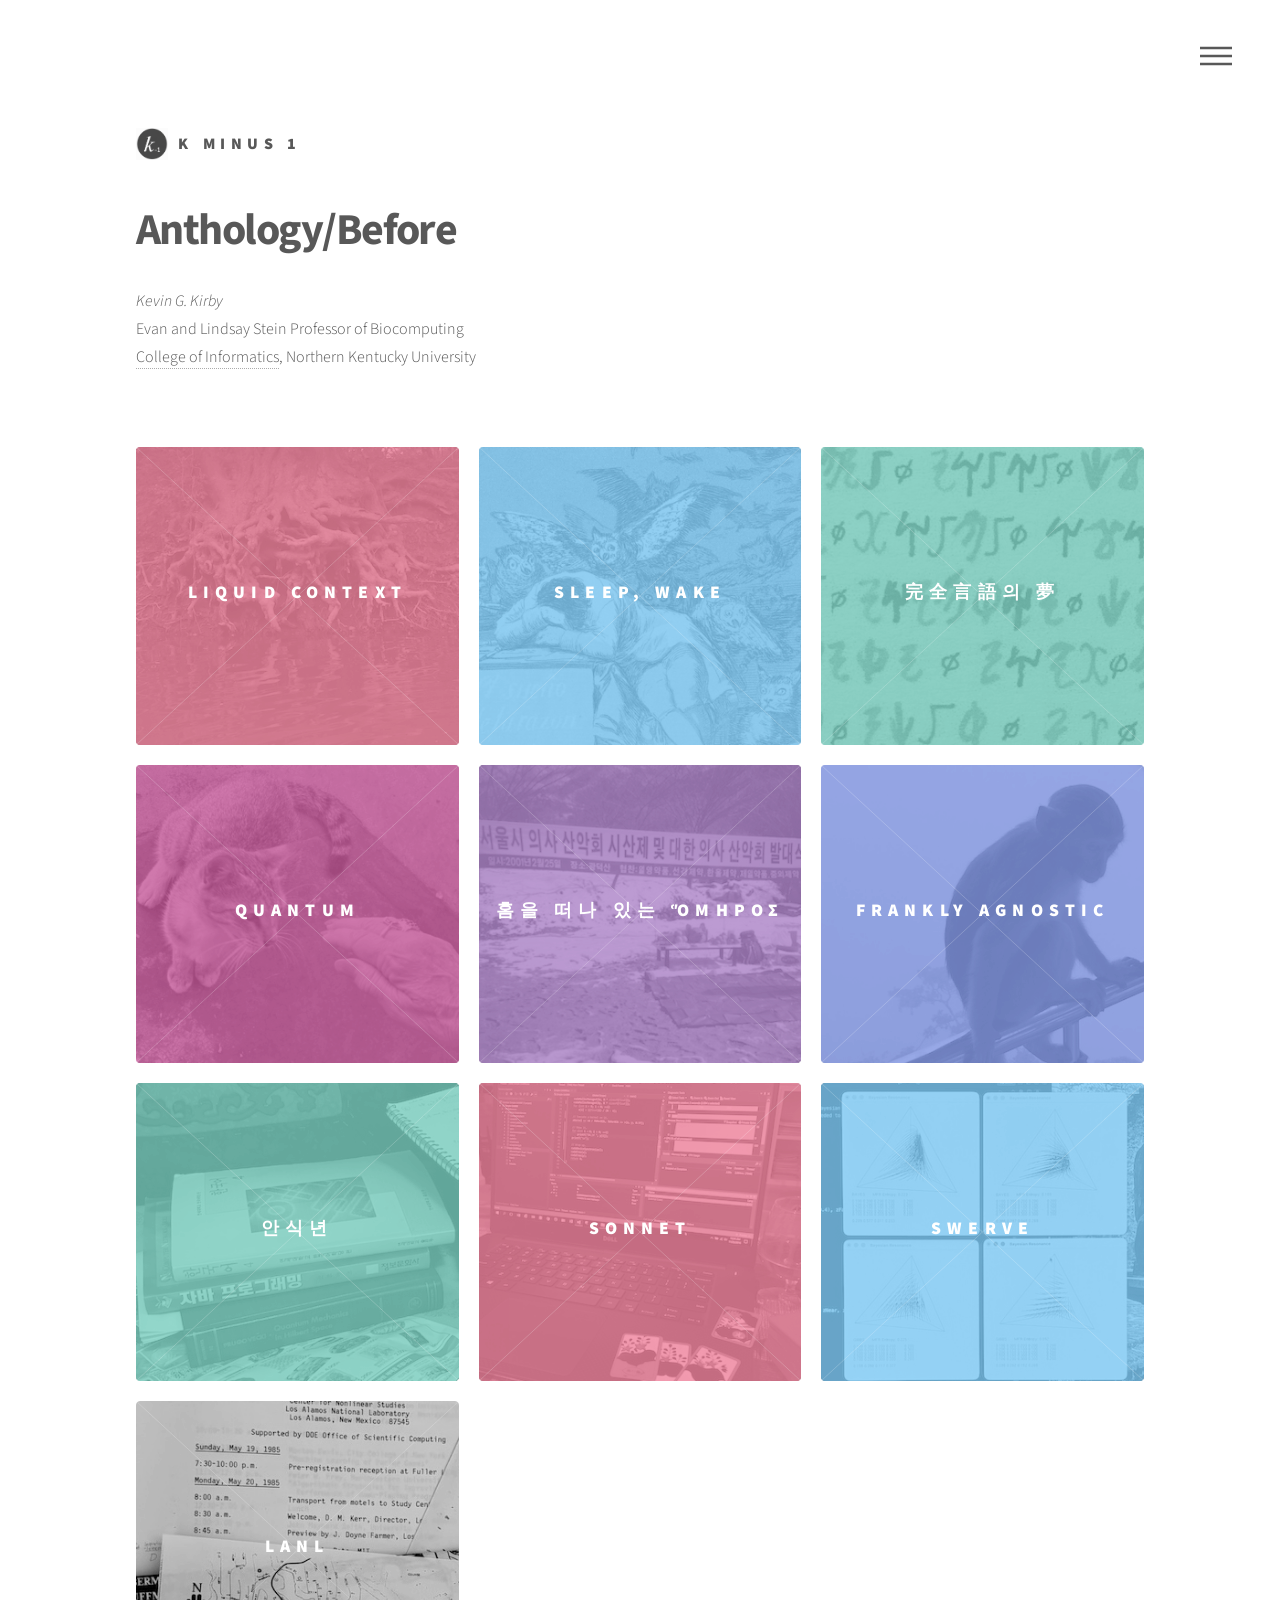
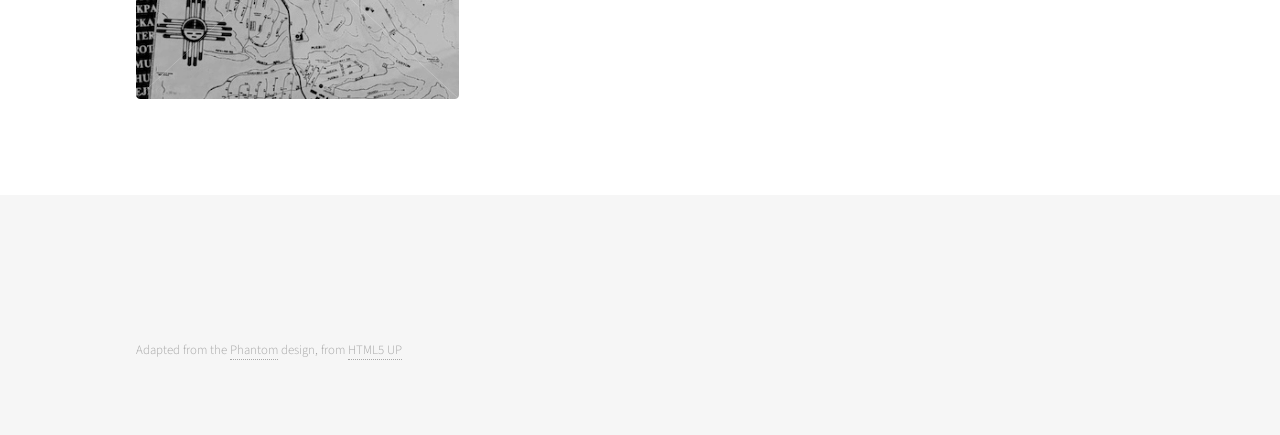
==== commit 890a8557: "LANL tile, and tweaked bio" ====
--- a/index.html
+++ b/index.html
@@ -161,6 +161,17 @@
 										</div>
 									</a>
 								</article>
+								<article class="style9">
+									<span class="image">
+										<img src="images/zLANLstuff_little_bw.jpeg" alt="" />
+									</span>
+									<a href="ent_LANL.html">
+										<h2>LANL</h2>
+										<div class="content">
+											<p>Poem</p>
+										</div>
+									</a>
+								</article>
 							</section>
 						</div>
 					</div>
@@ -169,7 +180,7 @@
 					<footer id="footer">
 						<div class="inner">
 							<ul class="copyright">
-								<li>Adapted from the <a href="README.txt">Phantom</a> design, from <a href="http://html5up.net">HTML5 UP</a></li>
+								<li>Adapted from the <a href="README_phantom.txt">Phantom</a> design, from <a href="http://html5up.net">HTML5 UP</a></li>
 							</ul>
 						</div>
 					</footer>
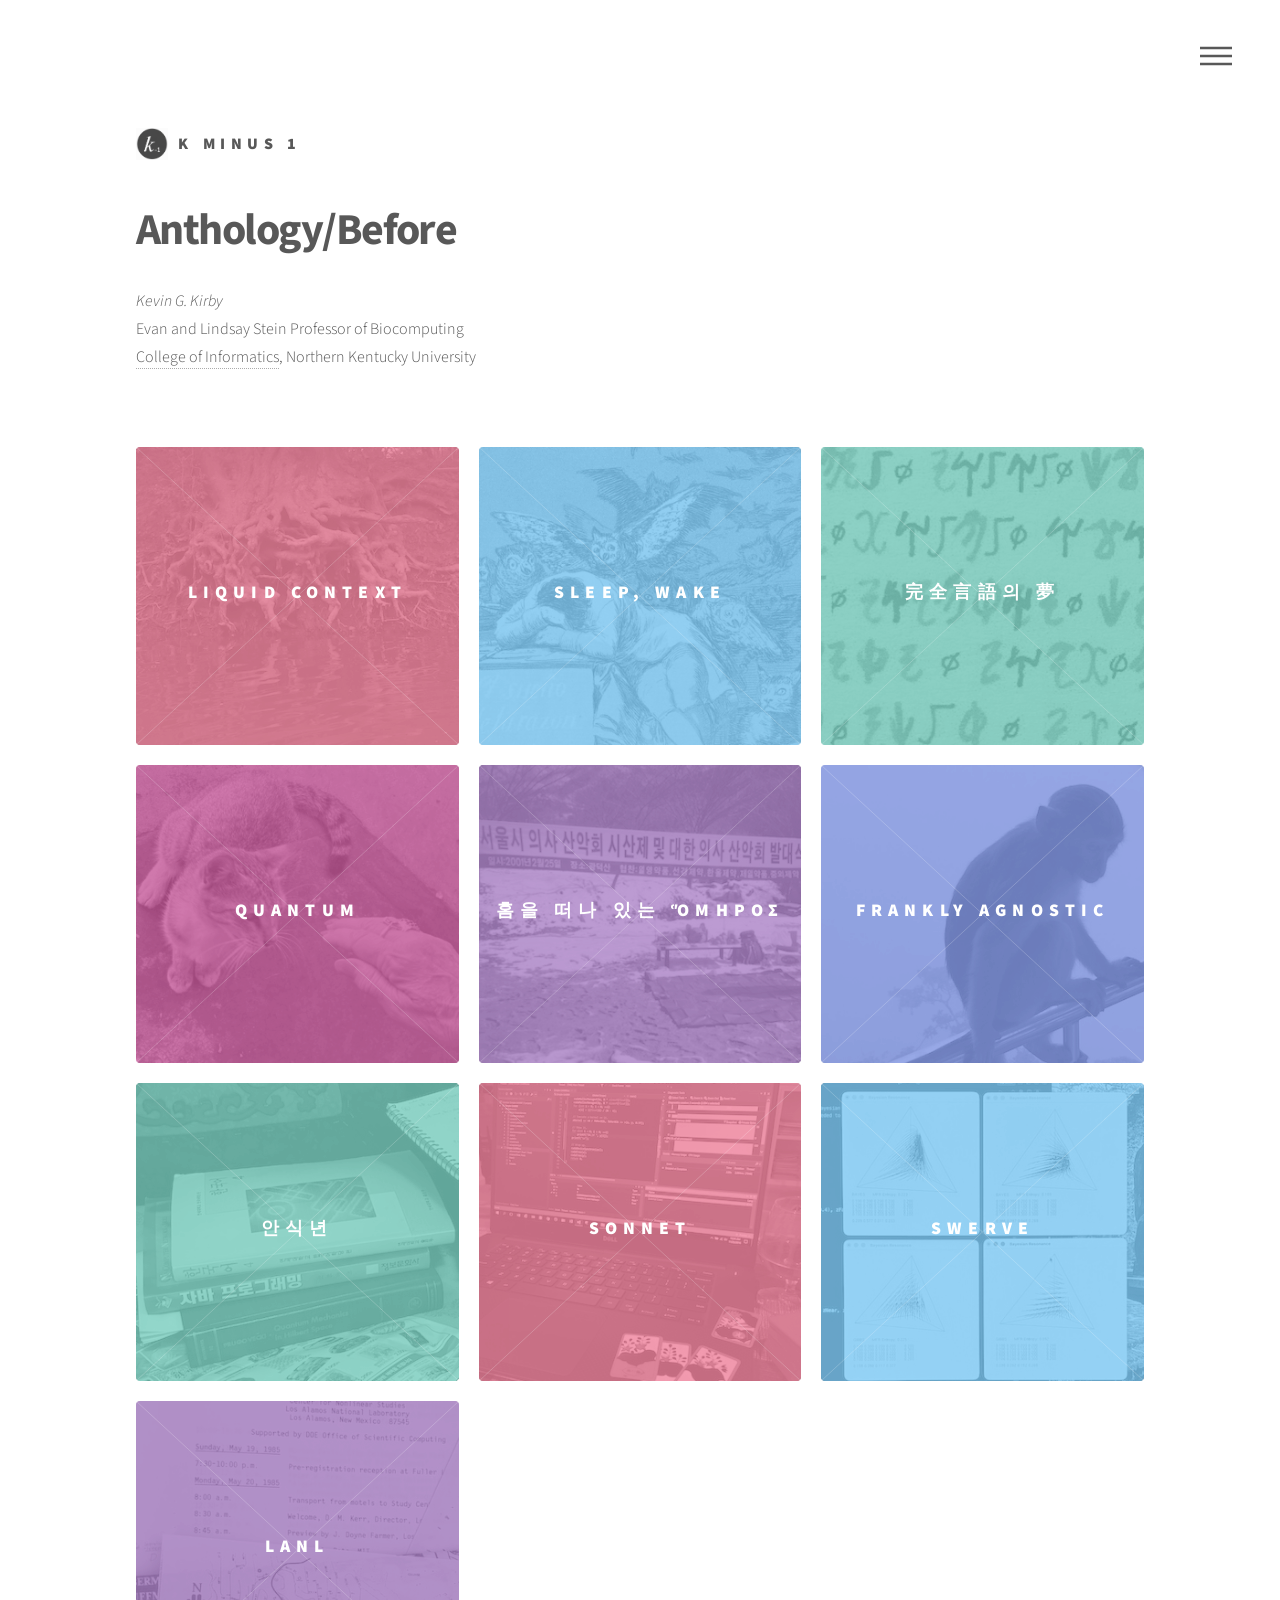
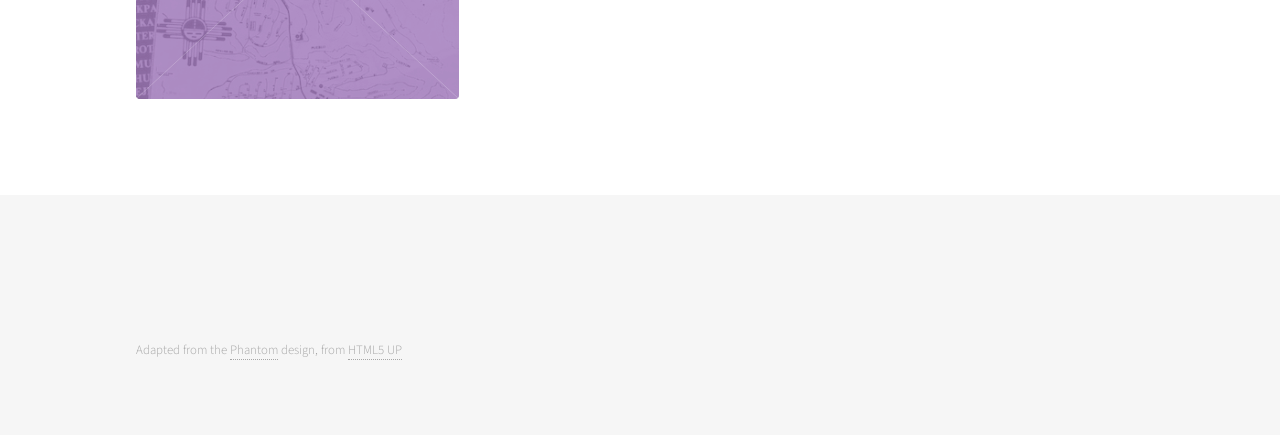
==== commit 519cda45: "Changed tile color for LANL" ====
--- a/index.html
+++ b/index.html
@@ -161,7 +161,7 @@
 										</div>
 									</a>
 								</article>
-								<article class="style9">
+								<article class="style5">
 									<span class="image">
 										<img src="images/zLANLstuff_little_bw.jpeg" alt="" />
 									</span>
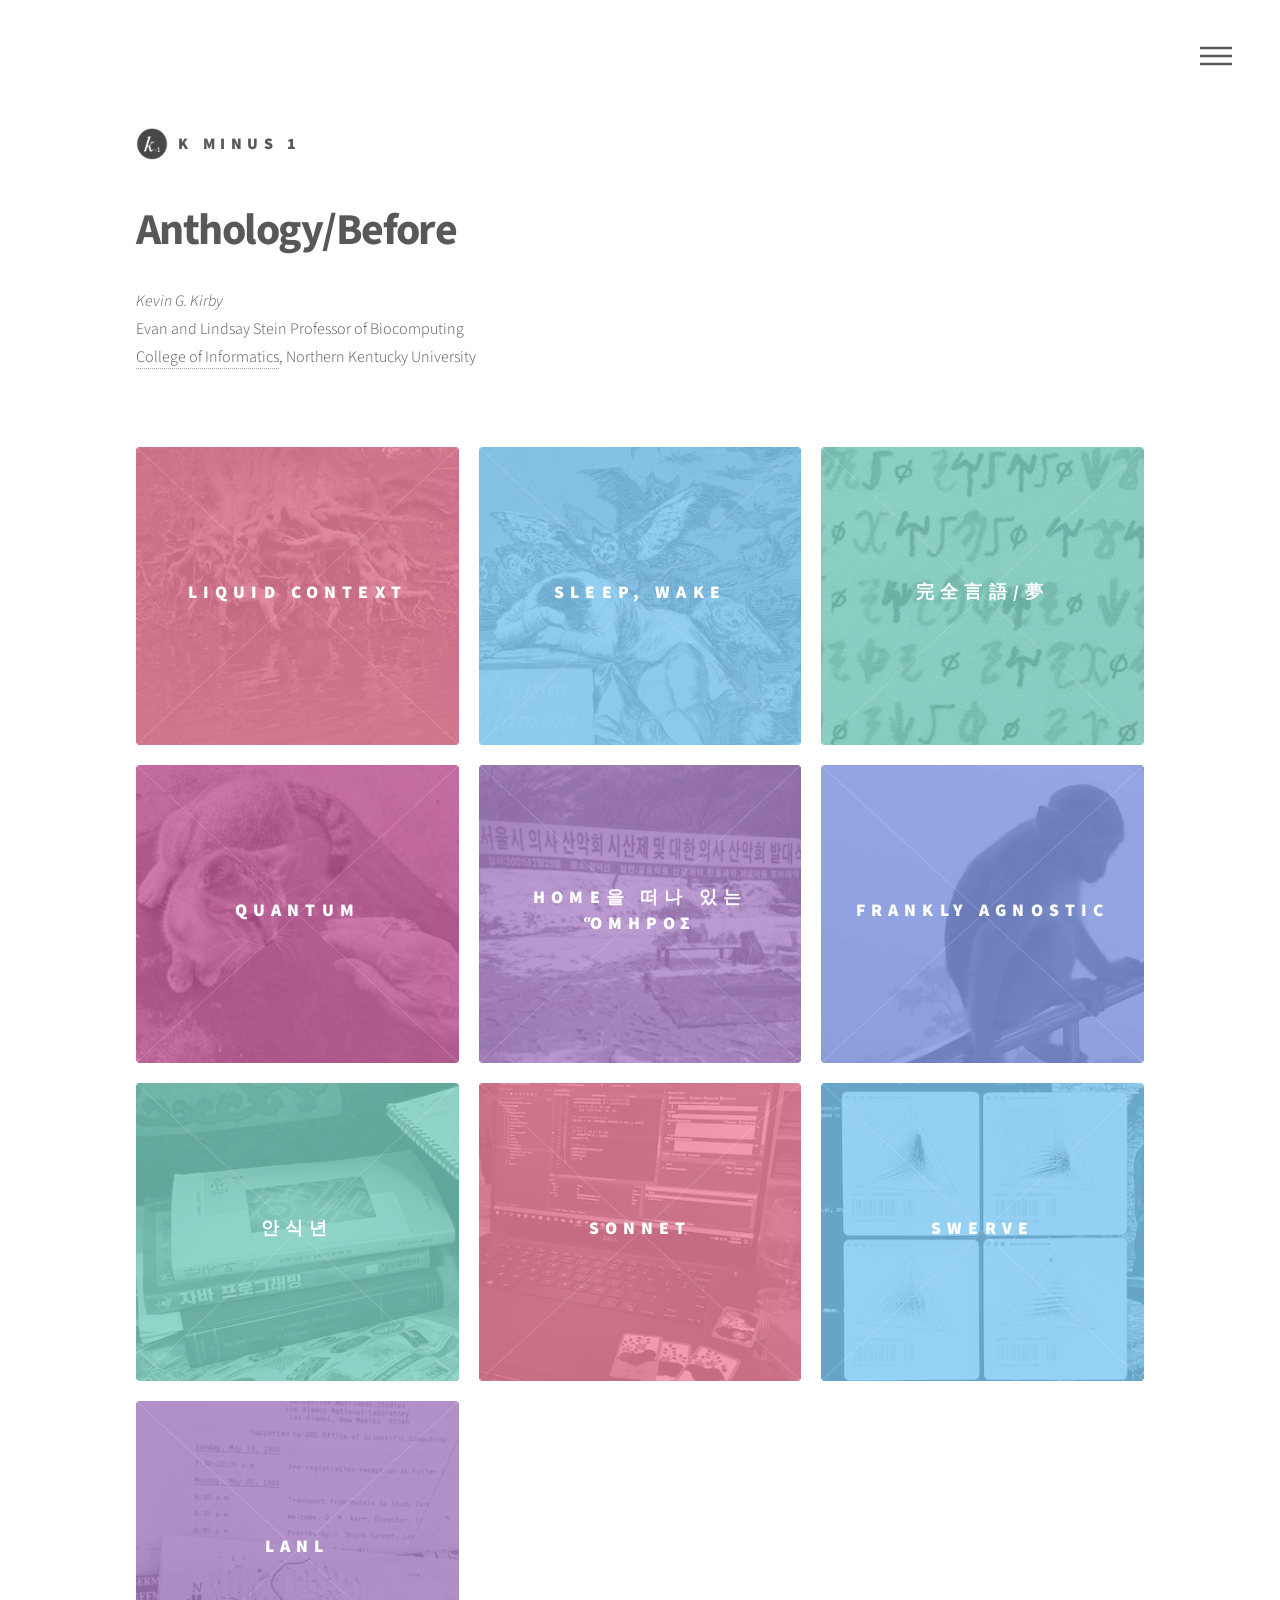
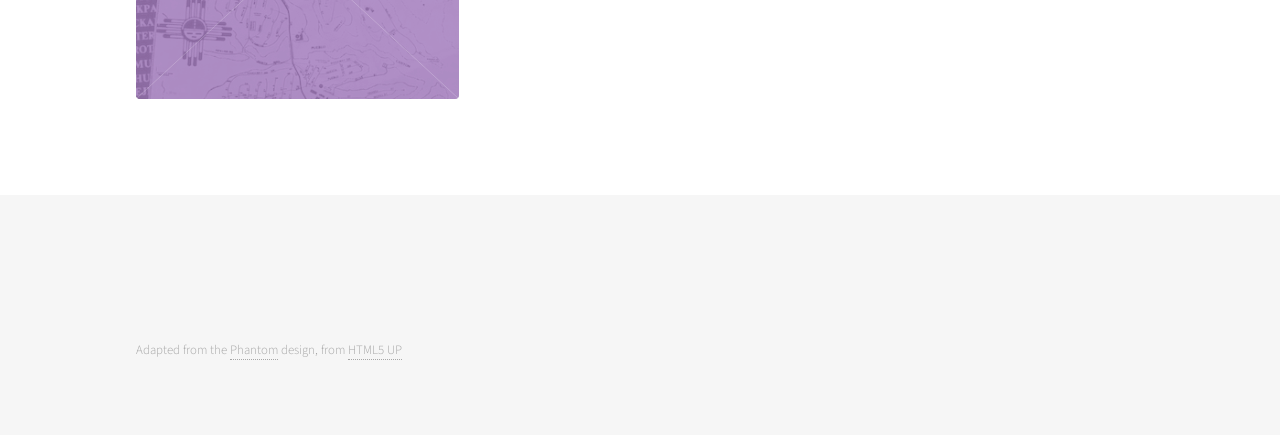
==== commit d2acaa09: "Korean/Chinese corrections" ====
--- a/index.html
+++ b/index.html
@@ -88,7 +88,7 @@
 										<img src="images/zFromSothosPrayer_353_326_bw.jpeg" alt="" />
 									</span>
 									<a href="ent_DreamOfAPerfectLanguage.html">
-										<h2>完全言語의 夢</h2>
+										<h2>完全言語/夢</h2>
 										<div class="content">
 											<p>Dream of a Perfect Language (1998-2020)</p>
 										</div>
@@ -111,7 +111,7 @@
 										<img src="images/zMtnGod_353_326_bw.jpg" alt="" />
 									</span>
 									<a href="ent_HomerAwayFromHome.html">
-										<h2>홈을 떠나 있는 Ὅμηρος</h2>
+										<h2>Home을 떠나 있는 Ὅμηρος</h2>
 										<div class="content">
 											<p>Homer Away From Home</p>
 										</div>
